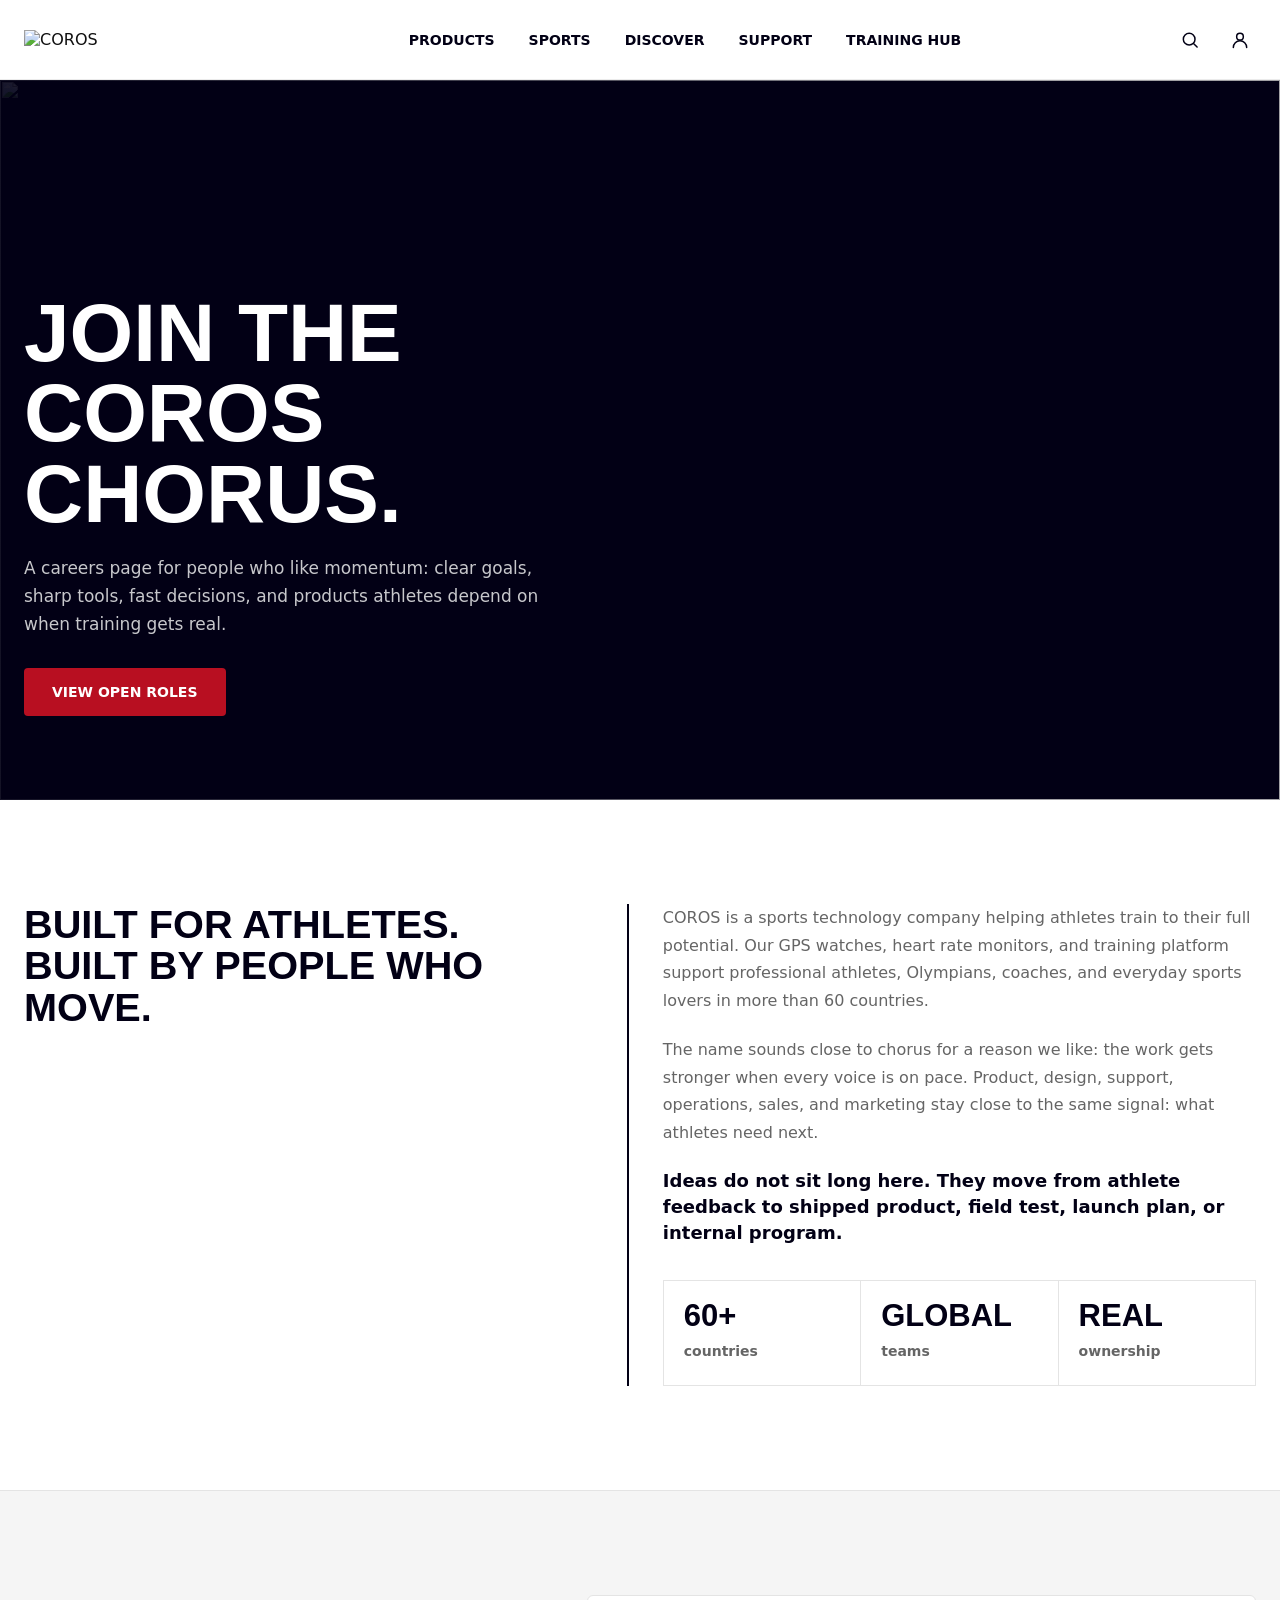
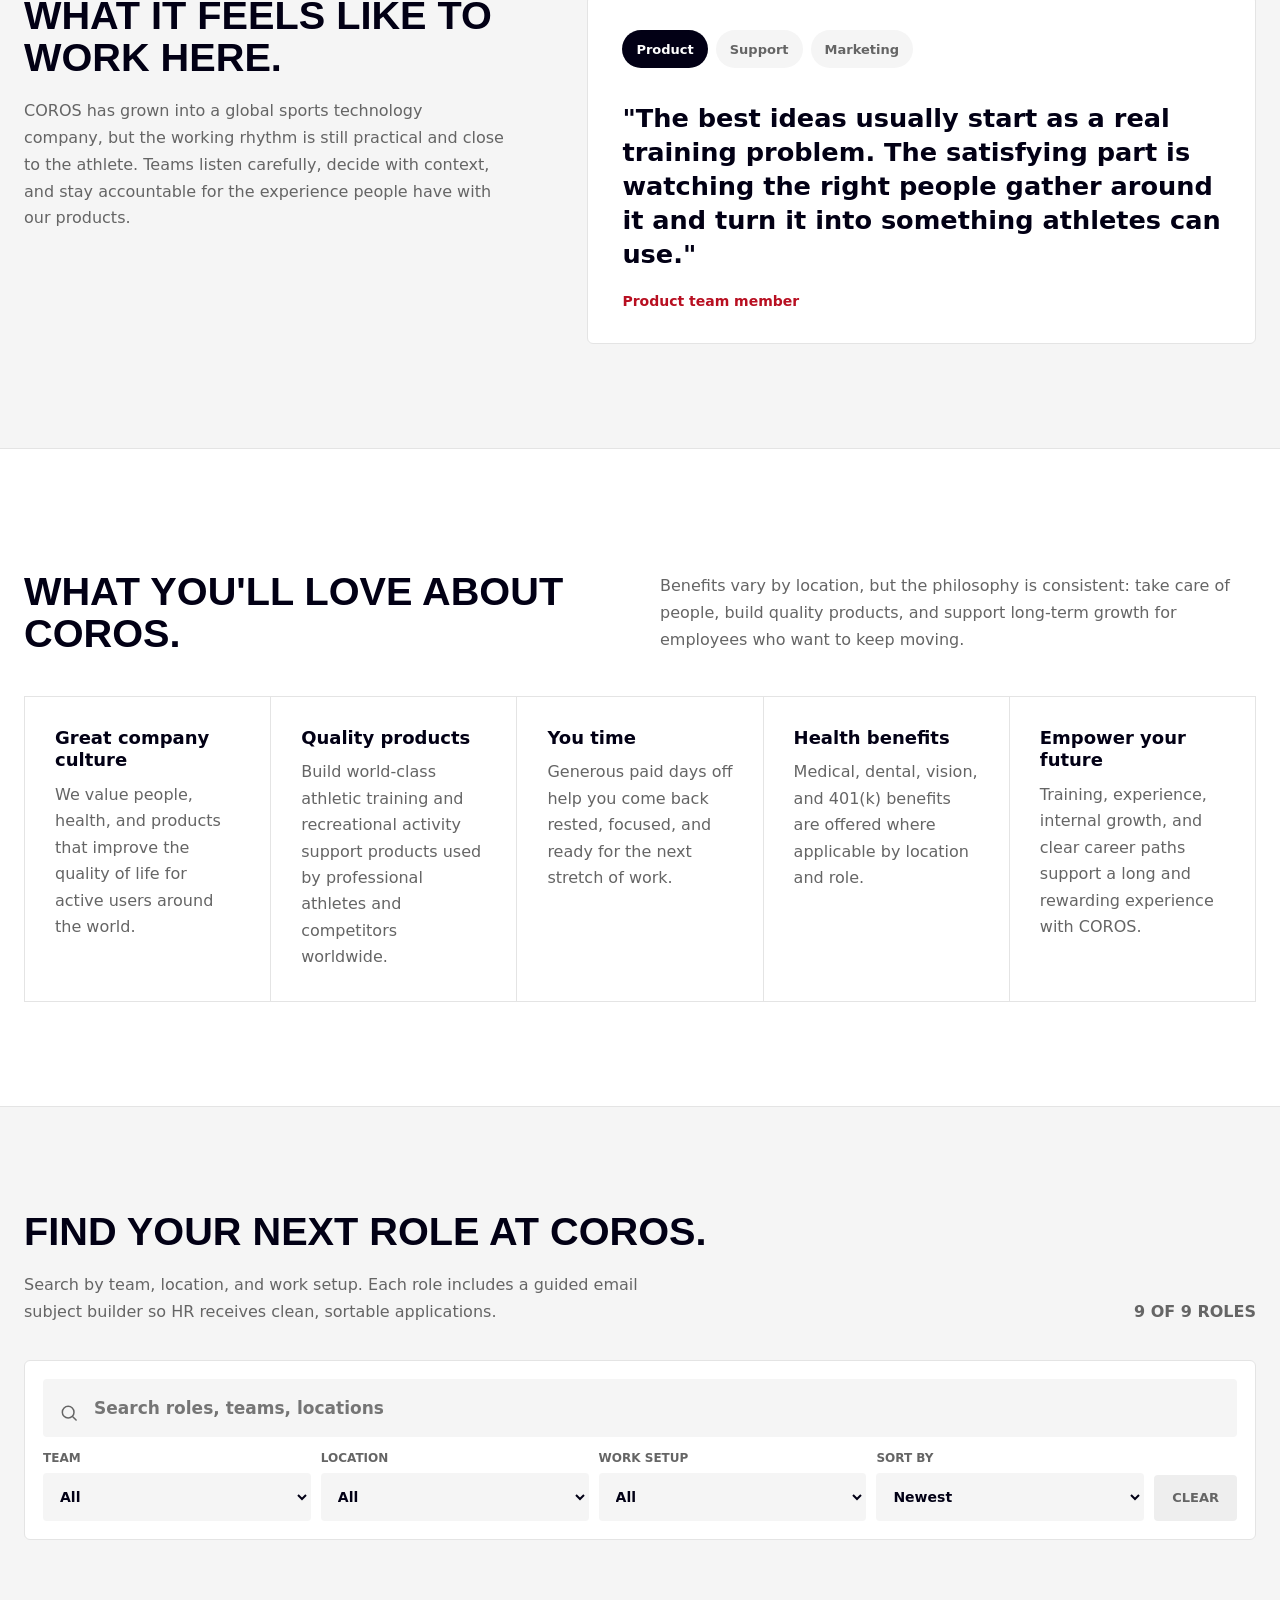
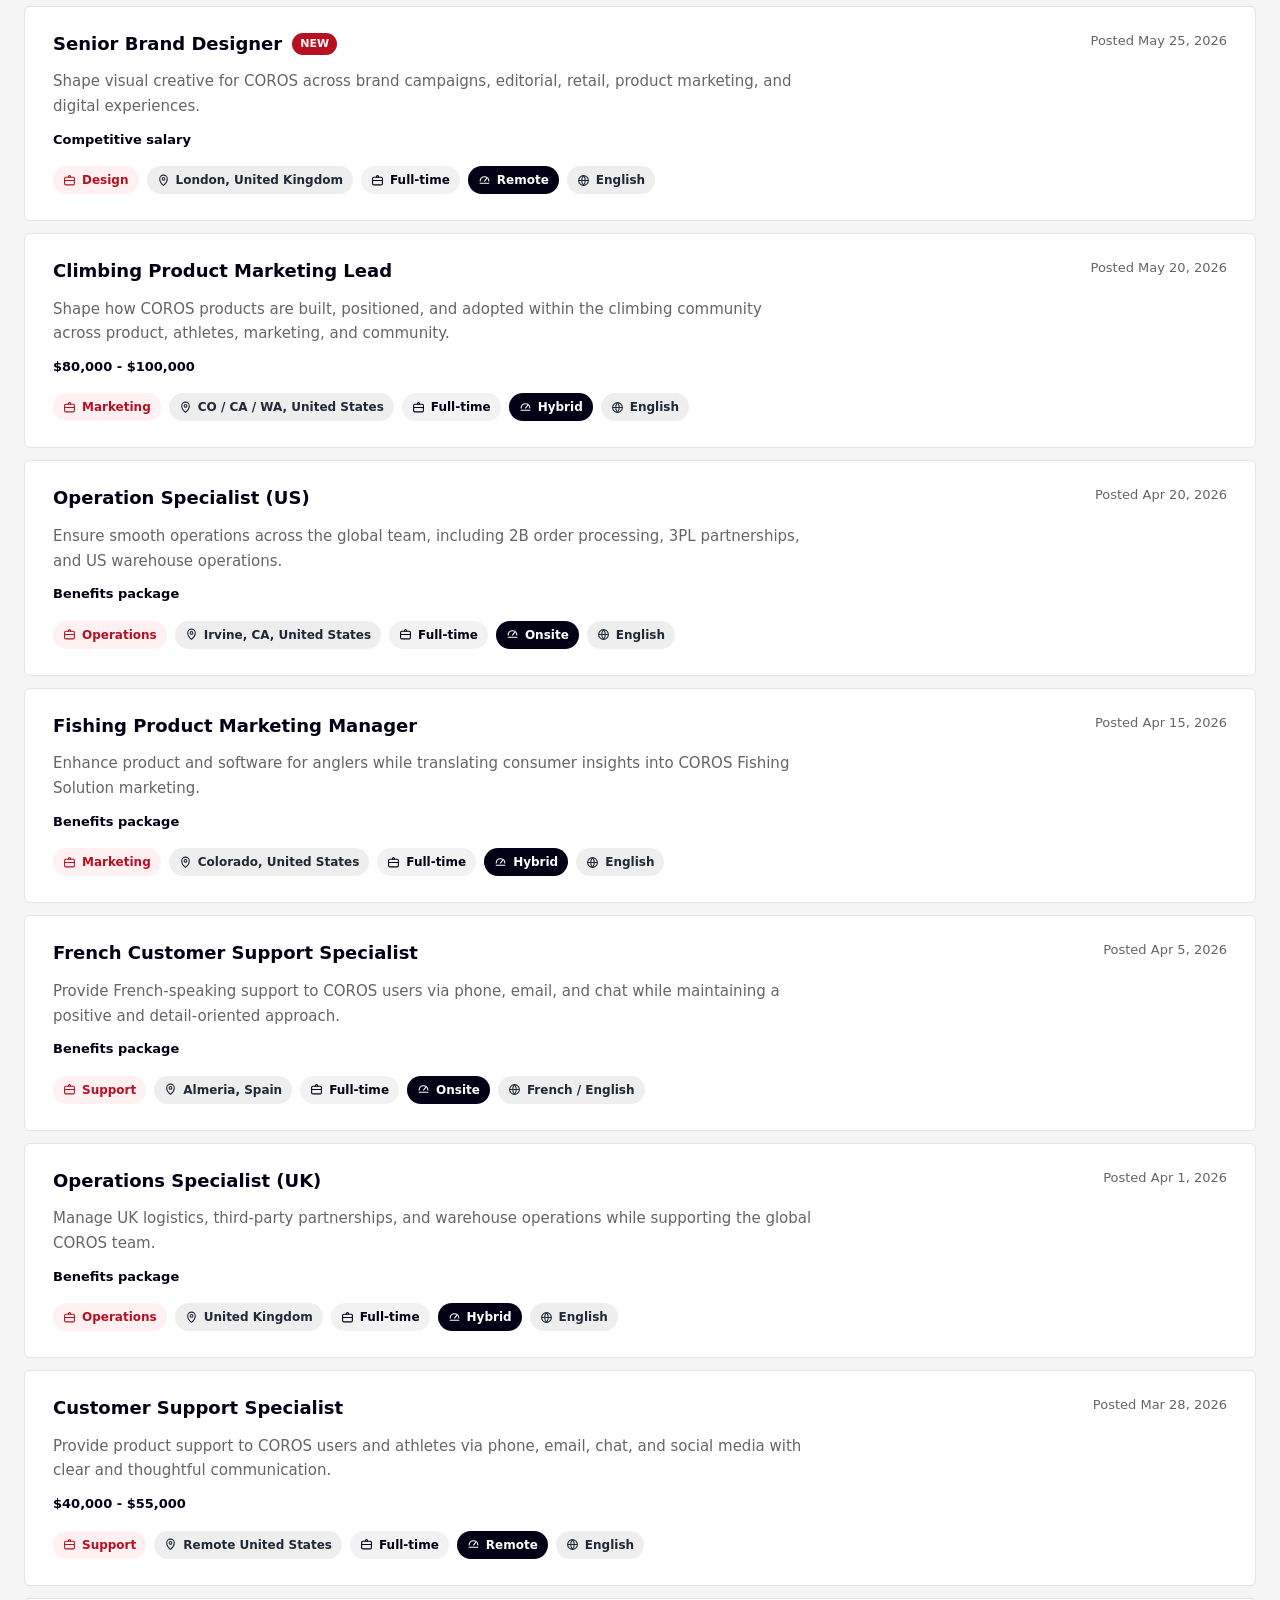
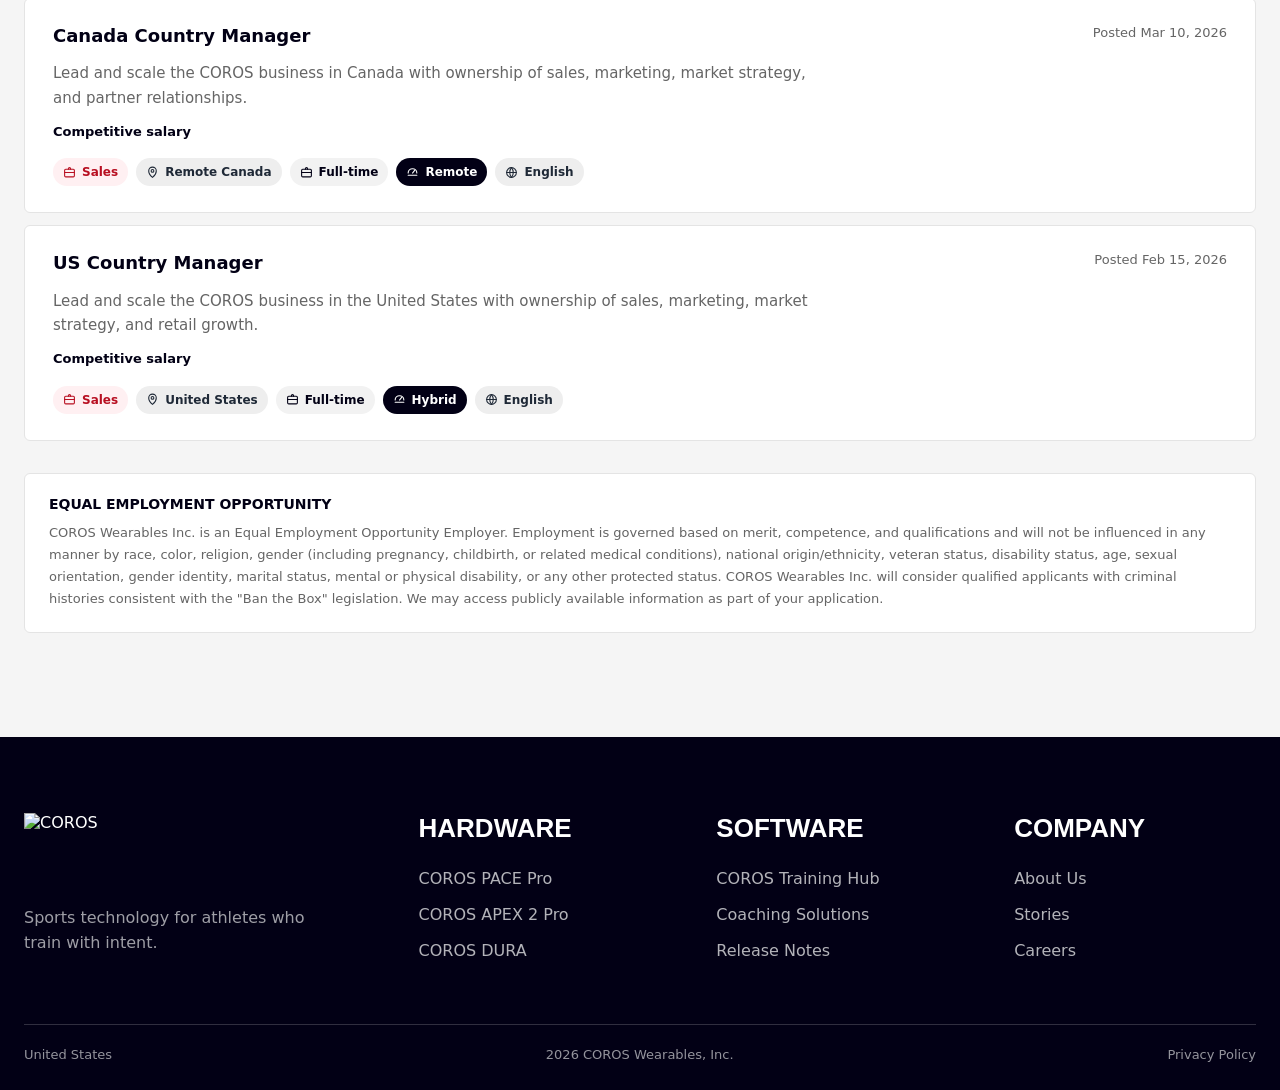
==== index.html @ da4af918 "Add files via upload" ====
<!doctype html>
<html lang="en">
  <head>
    <meta charset="UTF-8" />
    <meta name="viewport" content="width=device-width, initial-scale=1.0" />
    <title>COROS Careers</title>
    <meta
      name="description"
      content="Explore careers at COROS and find roles across product marketing, design, sales, operations, and support."
    />
    <link rel="stylesheet" href="styles.css" />
  </head>
  <body>
    <a class="skip-link" href="#main-content">Skip to main content</a>
    <header class="site-header">
      <a class="brand" href="#" aria-label="COROS home">
        <img src="assets/coros-logo.png" alt="COROS" />
      </a>
      <nav class="desktop-nav" aria-label="Primary">
        <a href="#">PRODUCTS</a>
        <a href="#">SPORTS</a>
        <a href="#">DISCOVER</a>
        <a href="#">SUPPORT</a>
        <a href="#">TRAINING HUB</a>
      </nav>
      <div class="header-actions" aria-label="Site actions">
        <button class="icon-button" type="button" aria-label="Search">
          <svg viewBox="0 0 24 24" aria-hidden="true">
            <circle cx="11" cy="11" r="7"></circle>
            <path d="m16.5 16.5 4 4"></path>
          </svg>
        </button>
        <button class="icon-button" type="button" aria-label="Account">
          <svg viewBox="0 0 24 24" aria-hidden="true">
            <circle cx="12" cy="8" r="4"></circle>
            <path d="M4 21a8 8 0 0 1 16 0"></path>
          </svg>
        </button>
        <button class="icon-button menu-toggle" type="button" aria-label="Open menu" aria-expanded="false">
          <svg viewBox="0 0 24 24" aria-hidden="true">
            <path d="M4 7h16"></path>
            <path d="M4 12h16"></path>
            <path d="M4 17h16"></path>
          </svg>
        </button>
      </div>
      <nav class="mobile-nav" aria-label="Mobile primary">
        <a href="#">PRODUCTS</a>
        <a href="#">SPORTS</a>
        <a href="#">DISCOVER</a>
        <a href="#">SUPPORT</a>
        <a href="#">TRAINING HUB</a>
      </nav>
    </header>

    <main id="main-content">
      <section class="hero" aria-labelledby="hero-title">
        <img src="assets/culture-1.jpg" alt="" />
        <div class="hero-shade"></div>
        <div class="hero-copy">
          <h1 id="hero-title">Join the COROS chorus.</h1>
          <p>
            A careers page for people who like momentum: clear goals, sharp tools, fast decisions, and
            products athletes depend on when training gets real.
          </p>
          <a class="primary-link" href="#open-roles">View open roles</a>
        </div>
      </section>

      <section class="about-section" aria-labelledby="about-title">
        <div class="section-inner about-grid">
          <div>
            <h2 id="about-title">Built for athletes. Built by people who move.</h2>
          </div>
          <div class="about-copy">
            <p>
              COROS is a sports technology company helping athletes train to their full potential. Our GPS
              watches, heart rate monitors, and training platform support professional athletes, Olympians,
              coaches, and everyday sports lovers in more than 60 countries.
            </p>
            <p>
              The name sounds close to chorus for a reason we like: the work gets stronger when every voice
              is on pace. Product, design, support, operations, sales, and marketing stay close to the same
              signal: what athletes need next.
            </p>
            <p class="callout">Ideas do not sit long here. They move from athlete feedback to shipped product, field test, launch plan, or internal program.</p>
            <div class="intro-stats" aria-label="COROS company highlights">
              <span><strong>60+</strong> countries</span>
              <span><strong>Global</strong> teams</span>
              <span><strong>Real</strong> ownership</span>
            </div>
          </div>
        </div>
      </section>

      <section class="voices-section" aria-labelledby="voices-title">
        <div class="section-inner voices-grid">
          <div class="voices-copy">
            <h2 id="voices-title">What it feels like to work here.</h2>
            <p>
              COROS has grown into a global sports technology company, but the working rhythm is still
              practical and close to the athlete. Teams listen carefully, decide with context, and stay
              accountable for the experience people have with our products.
            </p>
          </div>
          <div class="testimonial-panel" role="tabpanel" id="testimonial-panel" aria-labelledby="testimonial-tab-0" aria-live="polite">
            <div class="testimonial-tabs" role="tablist" aria-label="Employee stories">
              <button class="is-active" id="testimonial-tab-0" type="button" role="tab" aria-selected="true" aria-controls="testimonial-panel" data-testimonial="0">Product</button>
              <button id="testimonial-tab-1" type="button" role="tab" aria-selected="false" aria-controls="testimonial-panel" tabindex="-1" data-testimonial="1">Support</button>
              <button id="testimonial-tab-2" type="button" role="tab" aria-selected="false" aria-controls="testimonial-panel" tabindex="-1" data-testimonial="2">Marketing</button>
            </div>
            <blockquote id="testimonial-quote">
              "The best ideas usually start as a real training problem. The satisfying part is watching the
              right people gather around it and turn it into something athletes can use."
            </blockquote>
            <p id="testimonial-person">Product team member</p>
          </div>
        </div>
      </section>

      <section class="benefits-section" aria-labelledby="benefits-title">
        <div class="section-inner">
          <div class="section-heading">
            <h2 id="benefits-title">What you'll love about COROS.</h2>
            <p>
              Benefits vary by location, but the philosophy is consistent: take care of people, build
              quality products, and support long-term growth for employees who want to keep moving.
            </p>
          </div>
          <div class="benefit-grid">
            <article>
              <h3>Great company culture</h3>
              <p>We value people, health, and products that improve the quality of life for active users around the world.</p>
            </article>
            <article>
              <h3>Quality products</h3>
              <p>Build world-class athletic training and recreational activity support products used by professional athletes and competitors worldwide.</p>
            </article>
            <article>
              <h3>You time</h3>
              <p>Generous paid days off help you come back rested, focused, and ready for the next stretch of work.</p>
            </article>
            <article>
              <h3>Health benefits</h3>
              <p>Medical, dental, vision, and 401(k) benefits are offered where applicable by location and role.</p>
            </article>
            <article>
              <h3>Empower your future</h3>
              <p>Training, experience, internal growth, and clear career paths support a long and rewarding experience with COROS.</p>
            </article>
          </div>
        </div>
      </section>

      <section class="roles-section" id="open-roles" aria-labelledby="roles-title">
        <div class="section-inner">
          <div class="roles-heading">
            <div>
              <h2 id="roles-title">Find your next role at COROS.</h2>
              <p>
                Search by team, location, and work setup. Each role includes a guided email subject builder
                so HR receives clean, sortable applications.
              </p>
            </div>
            <p id="result-count" class="result-count" aria-live="polite"></p>
          </div>

          <div class="roles-tools" aria-label="Search and filter open roles">
            <label class="search-field">
              <span class="sr-only">Search roles</span>
              <svg viewBox="0 0 24 24" aria-hidden="true">
                <circle cx="11" cy="11" r="7"></circle>
                <path d="m16.5 16.5 4 4"></path>
              </svg>
              <input id="search-input" type="search" placeholder="Search roles, teams, locations" aria-label="Search roles, teams, and locations" />
            </label>

            <div class="filter-bar" aria-label="Filter open roles">
              <label>
                <span>Team</span>
                <select id="department-filter"></select>
              </label>
              <label>
                <span>Location</span>
                <select id="location-filter"></select>
              </label>
              <label>
                <span>Work setup</span>
                <select id="mode-filter"></select>
              </label>
              <label>
                <span>Sort by</span>
                <select id="sort-select">
                  <option value="newest">Newest</option>
                  <option value="title">Title</option>
                  <option value="team">Team</option>
                </select>
              </label>
              <button class="clear-button" id="clear-filters" type="button" aria-label="Clear all role filters">Clear</button>
            </div>
          </div>

          <div class="active-filters" id="active-filters" aria-live="polite"></div>
          <div class="jobs-list" id="jobs-list"></div>
          <aside class="eeo-note" aria-label="Equal employment opportunity statement">
            <h3>Equal employment opportunity</h3>
            <p>
              COROS Wearables Inc. is an Equal Employment Opportunity Employer. Employment is governed based
              on merit, competence, and qualifications and will not be influenced in any manner by race,
              color, religion, gender (including pregnancy, childbirth, or related medical conditions),
              national origin/ethnicity, veteran status, disability status, age, sexual orientation, gender
              identity, marital status, mental or physical disability, or any other protected status. COROS
              Wearables Inc. will consider qualified applicants with criminal histories consistent with the
              "Ban the Box" legislation. We may access publicly available information as part of your
              application.
            </p>
          </aside>
        </div>
      </section>
    </main>

    <footer class="site-footer">
      <div class="section-inner footer-grid">
        <div>
          <img class="footer-logo" src="assets/coros-logo-footer.png" alt="COROS" />
          <p>Sports technology for athletes who train with intent.</p>
        </div>
        <nav aria-label="Footer hardware">
          <h2>HARDWARE</h2>
          <a href="#">COROS PACE Pro</a>
          <a href="#">COROS APEX 2 Pro</a>
          <a href="#">COROS DURA</a>
        </nav>
        <nav aria-label="Footer software">
          <h2>SOFTWARE</h2>
          <a href="#">COROS Training Hub</a>
          <a href="#">Coaching Solutions</a>
          <a href="#">Release Notes</a>
        </nav>
        <nav aria-label="Footer company">
          <h2>COMPANY</h2>
          <a href="#">About Us</a>
          <a href="#">Stories</a>
          <a href="#open-roles">Careers</a>
        </nav>
      </div>
      <div class="footer-bottom section-inner">
        <span>United States</span>
        <span>2026 COROS Wearables, Inc.</span>
        <span>Privacy Policy</span>
      </div>
    </footer>

    <div class="job-drawer" id="job-drawer" aria-hidden="true">
      <div class="drawer-backdrop" data-close-drawer></div>
      <aside class="drawer-panel" role="dialog" aria-modal="true" aria-labelledby="drawer-title" tabindex="-1">
        <button class="drawer-close" type="button" aria-label="Close job details" data-close-drawer>
          <svg viewBox="0 0 24 24" aria-hidden="true">
            <path d="M6 6l12 12"></path>
            <path d="M18 6 6 18"></path>
          </svg>
        </button>
        <div id="drawer-content"></div>
      </aside>
    </div>

    <script src="script.js"></script>
  </body>
</html>
---- styles.css ----
:root {
  --ink: #020015;
  --text: #111111;
  --muted: #656565;
  --soft: #f5f5f5;
  --line: #e4e4e4;
  --red: #fa2438;
  --red-dark: #b80f21;
  --red-deep: #8f0b1a;
  --red-soft: #fff0f2;
  --focus: #111111;
  --radius: 6px;
  --max: 1280px;
  --body-font: "PF DIN Text Pro", "PF DIN Text", "PF Din", "PF DIN", "COROS", Inter, ui-sans-serif, system-ui, -apple-system, BlinkMacSystemFont, "Segoe UI", sans-serif;
  --display-font: "PF DIN Condensed", "PF DIN Display", "PF Din", "PF DIN", "COROS", "Arial Narrow", "DIN Alternate", Impact, sans-serif;
  --mono-font: "SFMono-Regular", Consolas, "Liberation Mono", Menlo, monospace;
  --section-title: clamp(34px, 3.1vw, 50px);
  --body-copy: 16px;
  --small-copy: 14px;
}

* {
  box-sizing: border-box;
}

html {
  scroll-behavior: smooth;
}

body {
  margin: 0;
  color: var(--text);
  background: #ffffff;
  font-family: var(--body-font);
  -webkit-font-smoothing: antialiased;
  overflow-x: hidden;
}

body.drawer-open {
  overflow: hidden;
}

img {
  display: block;
  max-width: 100%;
}

a {
  color: inherit;
  text-decoration: none;
}

button,
input,
select {
  font: inherit;
}

button {
  border: 0;
}

button,
a,
input,
select,
[tabindex] {
  outline-offset: 3px;
}

button:focus-visible,
a:focus-visible,
input:focus-visible,
select:focus-visible,
[tabindex]:focus-visible {
  outline: 3px solid var(--focus);
}

.skip-link {
  position: fixed;
  top: 12px;
  left: 12px;
  z-index: 100;
  padding: 10px 14px;
  color: #ffffff;
  background: var(--ink);
  border-radius: 4px;
  font-weight: 850;
  transform: translateY(-160%);
}

.skip-link:focus {
  transform: translateY(0);
}

.sr-only {
  position: absolute;
  width: 1px;
  height: 1px;
  padding: 0;
  margin: -1px;
  overflow: hidden;
  clip: rect(0, 0, 0, 0);
  white-space: nowrap;
  border: 0;
}

.section-inner {
  width: min(var(--max), calc(100% - 48px));
  margin: 0 auto;
}

.site-header {
  position: sticky;
  top: 0;
  z-index: 40;
  display: grid;
  grid-template-columns: auto 1fr auto;
  align-items: center;
  min-height: 80px;
  padding: 0 max(24px, calc((100vw - var(--max)) / 2));
  background: rgba(255, 255, 255, 0.96);
  border-bottom: 1px solid rgba(0, 0, 0, 0.08);
  backdrop-filter: blur(16px);
}

.brand {
  display: inline-flex;
  align-items: center;
  width: 172px;
  height: 44px;
  overflow: hidden;
}

.brand img {
  width: 172px;
  height: auto;
}

.desktop-nav {
  display: flex;
  align-items: center;
  gap: 34px;
  justify-content: center;
  font-size: 14px;
  font-weight: 700;
  color: var(--ink);
}

.desktop-nav a,
.mobile-nav a {
  line-height: 1;
}

.header-actions {
  display: flex;
  align-items: center;
  gap: 18px;
}

.icon-button {
  display: inline-grid;
  place-items: center;
  width: 32px;
  height: 32px;
  color: var(--ink);
  background: transparent;
}

.icon-button svg,
.drawer-close svg,
.search-field svg,
.meta svg,
.apply-meta svg {
  width: 20px;
  height: 20px;
  fill: none;
  stroke: currentColor;
  stroke-width: 1.8;
  stroke-linecap: round;
  stroke-linejoin: round;
}

.menu-toggle {
  display: none;
}

.mobile-nav {
  display: none;
}

.hero {
  position: relative;
  min-height: 720px;
  overflow: hidden;
  background: var(--ink);
}

.hero img {
  width: 100%;
  height: 720px;
  object-fit: cover;
  object-position: 50% 42%;
}

.hero-shade {
  position: absolute;
  inset: 0;
  background: linear-gradient(90deg, rgba(2, 0, 21, 0.9) 0%, rgba(2, 0, 21, 0.62) 42%, rgba(2, 0, 21, 0.16) 80%);
}

.hero-copy {
  position: absolute;
  left: max(24px, calc((100vw - var(--max)) / 2));
  bottom: 84px;
  width: min(580px, calc(100% - 48px));
  color: #ffffff;
}

.eyebrow {
  margin: 0 0 16px;
  color: var(--red-dark);
  font-size: 14px;
  font-weight: 800;
  text-transform: uppercase;
}

.hero h1,
.about-grid h2,
.culture-content h2,
.section-heading h2,
.process-grid h2,
.people-copy h2,
.roles-heading h2 {
  margin: 0;
  font-family: var(--display-font);
  font-weight: 800;
  line-height: 0.98;
  text-transform: uppercase;
  overflow-wrap: break-word;
}

.hero h1 {
  max-width: 620px;
  font-size: clamp(50px, 6.4vw, 86px);
}

.hero p:not(.eyebrow) {
  max-width: 520px;
  margin: 20px 0 0;
  color: rgba(255, 255, 255, 0.78);
  font-size: 17px;
  line-height: 1.65;
}

.primary-link {
  display: inline-flex;
  align-items: center;
  justify-content: center;
  min-height: 48px;
  margin-top: 30px;
  padding: 0 28px;
  color: #ffffff;
  background: var(--red-dark);
  border-radius: 4px;
  font-size: 14px;
  font-weight: 800;
  text-transform: uppercase;
}

.primary-link:hover {
  background: var(--red-deep);
}

.about-section,
.benefits-section,
.people-section,
.voices-section {
  background: #ffffff;
}

.about-grid {
  display: grid;
  grid-template-columns: minmax(300px, 0.9fr) minmax(0, 1.1fr);
  gap: 88px;
  padding: 104px 0;
}

.about-grid > *,
.culture-layout > *,
.process-grid > *,
.people-grid > *,
.roles-heading > * {
  min-width: 0;
}

.about-grid h2,
.culture-content h2,
.section-heading h2,
.process-grid h2,
.people-copy h2,
.roles-heading h2 {
  color: var(--ink);
  font-size: var(--section-title);
  line-height: 1.04;
}

.about-copy {
  padding-left: 34px;
  border-left: 2px solid var(--ink);
}

.about-copy p {
  margin: 0;
  color: var(--muted);
  font-size: var(--body-copy);
  line-height: 1.72;
}

.about-copy p + p {
  margin-top: 22px;
}

.about-copy .callout {
  color: var(--ink);
  font-size: 18px;
  font-weight: 800;
  line-height: 1.45;
}

.intro-stats {
  display: grid;
  grid-template-columns: repeat(3, minmax(0, 1fr));
  gap: 1px;
  margin-top: 34px;
  background: var(--line);
  border: 1px solid var(--line);
}

.intro-stats span {
  display: grid;
  gap: 6px;
  min-height: 104px;
  padding: 20px;
  color: var(--muted);
  background: #ffffff;
  font-size: var(--small-copy);
  font-weight: 750;
}

.intro-stats strong {
  color: var(--ink);
  font-family: var(--display-font);
  font-size: 31px;
  line-height: 0.95;
  text-transform: uppercase;
}

.culture-band {
  background: var(--soft);
  border-top: 1px solid var(--line);
  border-bottom: 1px solid var(--line);
}

.culture-layout {
  display: grid;
  grid-template-columns: minmax(360px, 0.95fr) minmax(0, 1.05fr);
  gap: 80px;
  align-items: start;
  padding: 94px 0;
}

.culture-image {
  overflow: hidden;
  border-radius: var(--radius);
  background: #d8d8d8;
}

.culture-image img {
  width: 100%;
  height: 100%;
  object-fit: cover;
}

.culture-image.tall {
  aspect-ratio: 16 / 11;
}

.culture-image.wide {
  aspect-ratio: 16 / 10;
}

.value-list {
  display: grid;
  gap: 1px;
  margin-top: 36px;
  background: var(--line);
  border: 1px solid var(--line);
}

.value-list article {
  display: grid;
  grid-template-columns: 56px 1fr;
  gap: 22px;
  padding: 28px;
  background: #ffffff;
}

.value-list span {
  color: var(--red-dark);
  font-weight: 900;
}

.value-list h3,
.benefit-grid h3,
.process-list h3,
.job-card h3,
.drawer-panel h3 {
  margin: 0;
  color: var(--ink);
  font-size: 18px;
  line-height: 1.25;
}

.value-list p,
.benefit-grid p,
.process-list p,
.people-copy blockquote,
.job-card p,
.drawer-panel p {
  margin: 10px 0 0;
  color: var(--muted);
  line-height: 1.65;
}

.value-list p {
  grid-column: 2;
}

.voices-section {
  background: var(--soft);
  border-top: 1px solid var(--line);
  border-bottom: 1px solid var(--line);
}

.voices-grid {
  display: grid;
  grid-template-columns: minmax(300px, 0.72fr) minmax(0, 1fr);
  gap: 82px;
  align-items: start;
  padding: 104px 0;
}

.voices-copy h2,
.testimonial-panel blockquote {
  margin: 0;
  color: var(--ink);
}

.voices-copy h2 {
  font-family: var(--display-font);
  font-size: var(--section-title);
  line-height: 1.04;
  text-transform: uppercase;
}

.voices-copy p,
.section-heading p,
.roles-heading p {
  max-width: 640px;
  margin: 20px 0 0;
  color: var(--muted);
  font-size: var(--body-copy);
  line-height: 1.68;
}

.testimonial-panel {
  padding: 34px;
  background: #ffffff;
  border: 1px solid var(--line);
  border-radius: var(--radius);
}

.testimonial-tabs {
  display: flex;
  flex-wrap: wrap;
  gap: 8px;
  margin-bottom: 34px;
}

.testimonial-tabs button {
  min-height: 38px;
  padding: 0 14px;
  color: var(--muted);
  background: var(--soft);
  border-radius: 999px;
  font-size: 13px;
  font-weight: 850;
}

.testimonial-tabs button.is-active {
  color: #ffffff;
  background: var(--ink);
}

.testimonial-panel blockquote {
  max-width: 720px;
  font-size: clamp(20px, 2vw, 28px);
  font-weight: 750;
  line-height: 1.32;
}

.testimonial-panel p {
  margin: 22px 0 0;
  color: var(--red-dark);
  font-size: var(--small-copy);
  font-weight: 850;
}

.benefits-section,
.process-section,
.people-section,
.roles-section {
  padding: 104px 0;
}

.section-heading {
  display: grid;
  grid-template-columns: minmax(300px, 560px) minmax(0, 1fr);
  gap: 76px;
  align-items: end;
  margin-bottom: 42px;
}

.benefit-grid {
  display: grid;
  grid-template-columns: repeat(5, minmax(0, 1fr));
  border-top: 1px solid var(--line);
  border-left: 1px solid var(--line);
}

.benefit-grid article {
  min-height: 220px;
  padding: 30px;
  border-right: 1px solid var(--line);
  border-bottom: 1px solid var(--line);
}

.process-section {
  color: #ffffff;
  background: var(--ink);
}

.process-section .eyebrow {
  color: var(--red-dark);
}

.process-grid {
  display: grid;
  grid-template-columns: minmax(280px, 450px) minmax(0, 1fr);
  gap: 88px;
}

.process-grid h2 {
  color: #ffffff;
}

.process-list {
  display: grid;
  gap: 1px;
  margin: 0;
  padding: 0;
  list-style: none;
  background: rgba(255, 255, 255, 0.16);
  border: 1px solid rgba(255, 255, 255, 0.16);
}

.process-list li {
  display: grid;
  grid-template-columns: 46px 1fr;
  gap: 22px;
  padding: 30px;
  background: #090717;
}

.process-list span {
  display: grid;
  place-items: center;
  width: 34px;
  height: 34px;
  color: #ffffff;
  background: var(--red-dark);
  border-radius: 50%;
  font-size: 13px;
  font-weight: 900;
}

.process-list h3 {
  color: #ffffff;
}

.process-list p {
  color: rgba(255, 255, 255, 0.68);
}

.people-grid {
  display: grid;
  grid-template-columns: minmax(280px, 0.72fr) minmax(0, 1fr);
  gap: 72px;
  align-items: center;
}

.people-copy blockquote {
  margin-top: 36px;
  padding-left: 26px;
  color: var(--ink);
  border-left: 3px solid var(--red);
  font-size: 22px;
}

.roles-section {
  background: var(--soft);
  border-top: 1px solid var(--line);
}

.eeo-note {
  margin-top: 32px;
  padding: 22px 24px;
  background: #ffffff;
  border: 1px solid var(--line);
  border-radius: var(--radius);
}

.eeo-note h3 {
  margin: 0;
  color: var(--ink);
  font-size: 14px;
  font-weight: 900;
  text-transform: uppercase;
}

.eeo-note p {
  margin: 10px 0 0;
  color: var(--muted);
  font-size: 13px;
  line-height: 1.7;
}

.roles-heading {
  display: flex;
  align-items: end;
  justify-content: space-between;
  gap: 40px;
  margin-bottom: 34px;
}

.result-count {
  margin: 0 0 8px;
  color: var(--muted);
  font-size: 14px;
  font-weight: 700;
  text-transform: uppercase;
}

.roles-tools {
  display: grid;
  gap: 14px;
  padding: 18px;
  background: #ffffff;
  border: 1px solid var(--line);
  border-radius: var(--radius);
}

.filter-bar {
  display: grid;
  grid-template-columns: repeat(4, minmax(140px, 1fr)) auto;
  gap: 10px;
  align-items: end;
}

.filter-bar label,
.search-field {
  display: grid;
  gap: 8px;
  color: var(--muted);
  font-size: 12px;
  font-weight: 800;
  text-transform: uppercase;
}

.filter-bar select,
.search-field input {
  width: 100%;
  height: 48px;
  color: var(--ink);
  background: var(--soft);
  border: 1px solid transparent;
  border-radius: 4px;
  font-size: 14px;
}

.filter-bar select {
  padding: 0 12px;
}

.search-field {
  position: relative;
}

.search-field svg {
  position: absolute;
  left: 16px;
  bottom: 14px;
  width: 20px;
  height: 20px;
  color: var(--muted);
}

.search-field input {
  height: 58px;
  padding: 0 18px 0 50px;
  font-size: 17px;
}

.filter-bar select:focus,
.search-field input:focus {
  border-color: var(--ink);
  background: #ffffff;
}

.clear-button {
  height: 46px;
  padding: 0 18px;
  color: #ffffff;
  background: var(--ink);
  border-radius: 4px;
  font-size: 13px;
  font-weight: 800;
  text-transform: uppercase;
}

.clear-button:disabled {
  color: var(--muted);
  background: #eeeeee;
  cursor: default;
}

.active-filters {
  display: flex;
  flex-wrap: wrap;
  gap: 8px;
  min-height: 28px;
  margin: 18px 0 20px;
}

.active-filters span {
  display: inline-flex;
  align-items: center;
  min-height: 28px;
  padding: 0 10px;
  color: var(--ink);
  background: var(--red-soft);
  border: 1px solid rgba(250, 36, 56, 0.28);
  border-radius: 999px;
  font-size: 12px;
  font-weight: 750;
}

.jobs-list {
  display: grid;
  gap: 12px;
}

.job-card {
  display: grid;
  grid-template-columns: minmax(0, 1fr) auto;
  gap: 28px;
  padding: 26px 28px;
  text-align: left;
  background: #ffffff;
  border: 1px solid var(--line);
  border-radius: var(--radius);
  transition: border-color 160ms ease, transform 160ms ease;
}

.job-card:hover,
.job-card:focus-visible {
  border-color: var(--ink);
  transform: translateY(-1px);
  outline: 3px solid var(--focus);
}

.job-title-row {
  display: flex;
  flex-wrap: wrap;
  align-items: center;
  gap: 10px;
}

.new-chip {
  display: inline-flex;
  align-items: center;
  min-height: 22px;
  padding: 0 8px;
  color: #ffffff;
  background: var(--red-dark);
  border-radius: 999px;
  font-size: 11px;
  font-weight: 900;
}

.tag-row,
.drawer-tags {
  display: flex;
  flex-wrap: wrap;
  gap: 8px;
  margin-top: 16px;
}

.tag {
  display: inline-flex;
  align-items: center;
  gap: 6px;
  min-height: 28px;
  padding: 0 10px;
  border-radius: 999px;
  font-size: 12px;
  font-weight: 800;
}

.tag svg {
  width: 13px;
  height: 13px;
  fill: none;
  stroke: currentColor;
  stroke-width: 2;
  stroke-linecap: round;
  stroke-linejoin: round;
}

.tag.team-marketing {
  color: var(--red-dark);
  background: var(--red-soft);
}

.tag.team-design {
  color: var(--red-dark);
  background: var(--red-soft);
}

.tag.team-sales {
  color: var(--red-dark);
  background: var(--red-soft);
}

.tag.team-operations {
  color: var(--red-dark);
  background: var(--red-soft);
}

.tag.team-support {
  color: var(--red-dark);
  background: var(--red-soft);
}

.tag.meta-location {
  color: #1f2937;
  background: #eeeeee;
}

.tag.meta-type {
  color: var(--ink);
  background: #f2f2f2;
}

.tag.meta-mode {
  color: #ffffff;
  background: var(--ink);
}

.job-card p {
  max-width: 760px;
  margin-top: 14px;
  font-size: 15px;
}

.job-card .job-salary {
  margin-top: 10px;
  color: var(--ink);
  font-size: 13px;
  font-weight: 800;
}

.job-date {
  color: var(--muted);
  font-size: 13px;
  white-space: nowrap;
}

.empty-state {
  padding: 42px;
  text-align: center;
  background: #ffffff;
  border: 1px dashed #cfcfcf;
  border-radius: var(--radius);
}

.empty-state h3 {
  margin: 0;
}

.empty-state p {
  margin: 8px 0 0;
  color: var(--muted);
}

.site-footer {
  color: #ffffff;
  background: var(--ink);
}

.footer-grid {
  display: grid;
  grid-template-columns: minmax(260px, 1.4fr) repeat(3, minmax(160px, 1fr));
  gap: 56px;
  padding: 76px 0 64px;
}

.footer-logo {
  width: 210px;
  height: 70px;
  object-fit: cover;
  object-position: 0 50%;
  background: transparent;
}

.footer-grid p {
  max-width: 320px;
  margin: 22px 0 0;
  color: rgba(255, 255, 255, 0.62);
  line-height: 1.6;
}

.footer-grid nav {
  display: grid;
  align-content: start;
  gap: 17px;
}

.footer-grid h2 {
  margin: 0 0 8px;
  color: #ffffff;
  font-family: var(--display-font);
  font-size: 26px;
}

.footer-grid a {
  color: rgba(255, 255, 255, 0.7);
}

.footer-bottom {
  display: flex;
  justify-content: space-between;
  gap: 18px;
  padding: 22px 0 28px;
  color: rgba(255, 255, 255, 0.58);
  border-top: 1px solid rgba(255, 255, 255, 0.18);
  font-size: 13px;
}

.job-drawer {
  position: fixed;
  inset: 0;
  z-index: 80;
  pointer-events: none;
}

.job-drawer[aria-hidden="false"] {
  pointer-events: auto;
}

.drawer-backdrop {
  position: absolute;
  inset: 0;
  background: rgba(2, 0, 21, 0);
  transition: background 180ms ease;
}

.job-drawer[aria-hidden="false"] .drawer-backdrop {
  background: rgba(2, 0, 21, 0.58);
}

.drawer-panel {
  position: absolute;
  top: 0;
  right: 0;
  width: min(720px, 100%);
  height: 100%;
  padding: 36px;
  overflow-y: auto;
  background: #ffffff;
  transform: translateX(100%);
  transition: transform 220ms ease;
}

.drawer-panel:focus-visible {
  outline: 3px solid var(--focus);
}

.job-drawer[aria-hidden="false"] .drawer-panel {
  transform: translateX(0);
}

.drawer-close {
  position: sticky;
  top: 0;
  z-index: 2;
  display: grid;
  place-items: center;
  width: 40px;
  height: 40px;
  margin-left: auto;
  color: var(--ink);
  background: var(--soft);
  border-radius: 50%;
}

.drawer-kicker {
  margin: 28px 0 14px;
  color: var(--red-dark);
  font-size: 12px;
  font-weight: 900;
  text-transform: uppercase;
}

.drawer-title-row {
  display: grid;
  grid-template-columns: minmax(0, 1fr) auto;
  gap: 24px;
  align-items: start;
}

.share-button {
  min-height: 40px;
  padding: 0 16px;
  color: var(--ink);
  background: var(--soft);
  border-radius: 4px;
  font-size: 12px;
  font-weight: 850;
  text-transform: uppercase;
}

.share-button:hover {
  background: #e8e8e8;
}

.drawer-panel h2 {
  margin: 0;
  color: var(--ink);
  font-family: var(--display-font);
  font-size: clamp(36px, 5vw, 58px);
  line-height: 0.98;
  text-transform: uppercase;
}

.drawer-intro {
  margin-top: 18px;
  color: var(--muted);
  font-size: 16px;
  line-height: 1.7;
}

.detail-meta {
  display: grid;
  gap: 9px;
  margin-top: 22px;
  padding: 18px 0 0;
  color: var(--muted);
  border-top: 1px solid var(--line);
  font-size: 14px;
  line-height: 1.45;
}

.drawer-section {
  margin-top: 34px;
  padding-top: 28px;
  border-top: 1px solid var(--line);
}

.drawer-section ul {
  display: grid;
  gap: 10px;
  margin: 16px 0 0;
  padding-left: 20px;
  color: var(--muted);
  line-height: 1.65;
}

.apply-box {
  margin-top: 34px;
  padding: 26px;
  background: var(--ink);
  border-radius: var(--radius);
}

.apply-box-head {
  display: grid;
  grid-template-columns: minmax(0, 1fr) auto;
  gap: 22px;
  align-items: start;
}

.apply-box h3,
.apply-box p,
.apply-box-head > span {
  color: #ffffff;
}

.apply-box p {
  color: rgba(255, 255, 255, 0.72);
}

.apply-box-head > span {
  padding: 8px 10px;
  background: rgba(255, 255, 255, 0.12);
  border-radius: 4px;
  font-family: var(--mono-font);
  font-size: 12px;
}

.apply-alert {
  margin-top: 18px;
  padding: 12px 14px;
  border-radius: 4px;
  font-size: 13px;
  font-weight: 800;
}

.apply-alert.portfolio {
  color: #0b3b72;
  background: #dcecff;
}

.apply-alert.cover-letter {
  color: #0f5132;
  background: #dff5e7;
}

.location-picker,
.apply-field,
.subject-block {
  display: grid;
  gap: 8px;
  margin-top: 18px;
}

.location-picker > span,
.apply-field > span,
.subject-block > span {
  color: rgba(255, 255, 255, 0.62);
  font-size: 12px;
  font-weight: 850;
  text-transform: uppercase;
}

.location-options {
  display: grid;
  grid-template-columns: repeat(3, minmax(0, 1fr));
  gap: 10px;
}

.location-card {
  position: relative;
  min-width: 0;
}

.location-card input {
  position: absolute;
  opacity: 0;
  pointer-events: none;
}

.location-card span {
  display: flex;
  align-items: center;
  min-height: 46px;
  padding: 10px 12px;
  color: rgba(255, 255, 255, 0.74);
  background: rgba(255, 255, 255, 0.1);
  border: 1px solid rgba(255, 255, 255, 0.14);
  border-radius: 4px;
  font-size: 13px;
  font-weight: 800;
}

.location-card input:checked + span {
  color: #ffffff;
  background: var(--red-dark);
  border-color: var(--red-dark);
}

.apply-fields {
  display: grid;
  grid-template-columns: repeat(2, minmax(0, 1fr));
  gap: 12px;
  margin-top: 18px;
}

.apply-field {
  margin-top: 0;
}

.location-select {
  margin-top: 18px;
}

.apply-field input,
.apply-field select {
  width: 100%;
  min-height: 46px;
  padding: 0 12px;
  color: var(--ink);
  background: #ffffff;
  border: 1px solid transparent;
  border-radius: 4px;
}

.apply-field input:focus,
.apply-field select:focus {
  border-color: var(--red-dark);
}

.subject-preview {
  min-height: 52px;
  padding: 14px;
  color: #ffffff;
  background: rgba(255, 255, 255, 0.1);
  border: 1px solid rgba(255, 255, 255, 0.16);
  border-radius: 4px;
  font-family: var(--mono-font);
  font-size: 13px;
  line-height: 1.5;
  overflow-wrap: anywhere;
}

.subject-preview:focus {
  outline: 3px solid var(--focus);
  outline-offset: 2px;
}

.apply-feedback {
  min-height: 20px;
  margin: 10px 0 0;
  color: rgba(255, 255, 255, 0.72);
  font-size: 12px;
}

.apply-actions {
  display: flex;
  flex-wrap: wrap;
  gap: 10px;
  margin-top: 20px;
}

.apply-actions button {
  display: inline-flex;
  align-items: center;
  justify-content: center;
  min-height: 42px;
  padding: 0 16px;
  border-radius: 4px;
  font-size: 13px;
  font-weight: 850;
  text-transform: uppercase;
}

.apply-actions .primary-action {
  color: #ffffff;
  background: var(--red-dark);
}

.apply-actions .secondary-action {
  color: #ffffff;
  background: rgba(255, 255, 255, 0.14);
}

.apply-actions button:disabled {
  opacity: 0.68;
  cursor: default;
}

@media (max-width: 1080px) {
  .desktop-nav {
    gap: 18px;
    font-size: 12px;
  }

  .benefit-grid {
    grid-template-columns: repeat(2, minmax(0, 1fr));
  }

  .filter-bar {
    grid-template-columns: minmax(260px, 1fr) repeat(2, minmax(150px, 1fr));
  }
}

@media (max-width: 860px) {
  .site-header {
    min-height: 68px;
    grid-template-columns: 1fr auto;
    padding: 0 20px;
  }

  .header-actions {
    grid-column: 2;
    justify-self: end;
    display: flex;
  }

  .brand {
    width: 142px;
  }

  .brand img {
    width: 142px;
  }

  .desktop-nav,
  .header-actions .icon-button:not(.menu-toggle) {
    display: none;
  }

  .menu-toggle {
    position: fixed;
    top: 18px;
    right: 20px;
    z-index: 3;
    display: inline-grid !important;
  }

  .mobile-nav {
    grid-column: 1 / -1;
    display: none;
    padding: 8px 0 20px;
    gap: 16px;
  }

  .site-header.menu-open .mobile-nav {
    display: grid;
  }

  .hero,
  .hero img {
    min-height: 600px;
    height: 600px;
  }

  .hero img {
    object-position: 48% 46%;
  }

  .hero-shade {
    background: linear-gradient(0deg, rgba(2, 0, 21, 0.88), rgba(2, 0, 21, 0.14));
  }

  .hero-copy {
    left: 24px;
    bottom: 42px;
  }

  .about-grid,
  .culture-layout,
  .voices-grid,
  .process-grid,
  .people-grid {
    grid-template-columns: 1fr;
    gap: 42px;
  }

  .about-grid,
  .culture-layout,
  .voices-grid,
  .benefits-section,
  .process-section,
  .people-section,
  .roles-section {
    padding: 66px 0;
  }

  .about-copy {
    padding-left: 22px;
  }

  .section-heading {
    grid-template-columns: 1fr;
    gap: 18px;
  }

  .intro-stats {
    grid-template-columns: 1fr;
  }

  .roles-heading {
    display: grid;
    gap: 14px;
  }

  .filter-bar {
    grid-template-columns: 1fr;
  }

  .job-card {
    grid-template-columns: 1fr;
    gap: 12px;
  }

  .job-date {
    white-space: normal;
  }

  .footer-grid {
    grid-template-columns: 1fr 1fr;
  }

  .footer-bottom {
    flex-wrap: wrap;
  }

  .drawer-title-row,
  .apply-box-head,
  .apply-fields {
    grid-template-columns: 1fr;
  }

  .share-button,
  .apply-box-head > span {
    justify-self: start;
  }

  .location-options {
    grid-template-columns: 1fr;
  }
}

@media (max-width: 560px) {
  .section-inner {
    width: min(100% - 64px, var(--max));
  }

  .hero-copy {
    width: min(310px, calc(100% - 48px));
  }

  .hero h1 {
    max-width: 300px;
    font-size: 38px;
  }

  .hero,
  .hero img {
    min-height: 540px;
    height: 540px;
  }

  .about-grid h2,
  .culture-content h2,
  .voices-copy h2,
  .section-heading h2,
  .process-grid h2,
  .people-copy h2,
  .roles-heading h2 {
    max-width: 286px;
    font-size: 27px;
    overflow-wrap: normal;
    word-break: normal;
    white-space: normal;
  }

  .hero p:not(.eyebrow) {
    max-width: 300px;
  }

  .about-copy {
    padding-left: 18px;
    padding-right: 8px;
  }

  .hero p:not(.eyebrow) {
    font-size: 15px;
  }

  .about-copy p {
    max-width: 278px;
    font-size: 16px;
  }

  .testimonial-panel {
    padding: 24px;
  }

  .testimonial-panel blockquote {
    font-size: 19px;
  }

  .benefit-grid {
    grid-template-columns: 1fr;
  }

  .value-list article,
  .process-list li {
    grid-template-columns: 1fr;
  }

  .value-list p {
    grid-column: auto;
  }

  .job-card {
    padding: 22px 18px;
  }

  .drawer-panel {
    padding: 20px;
  }

  .footer-grid {
    grid-template-columns: 1fr;
    gap: 36px;
  }
}
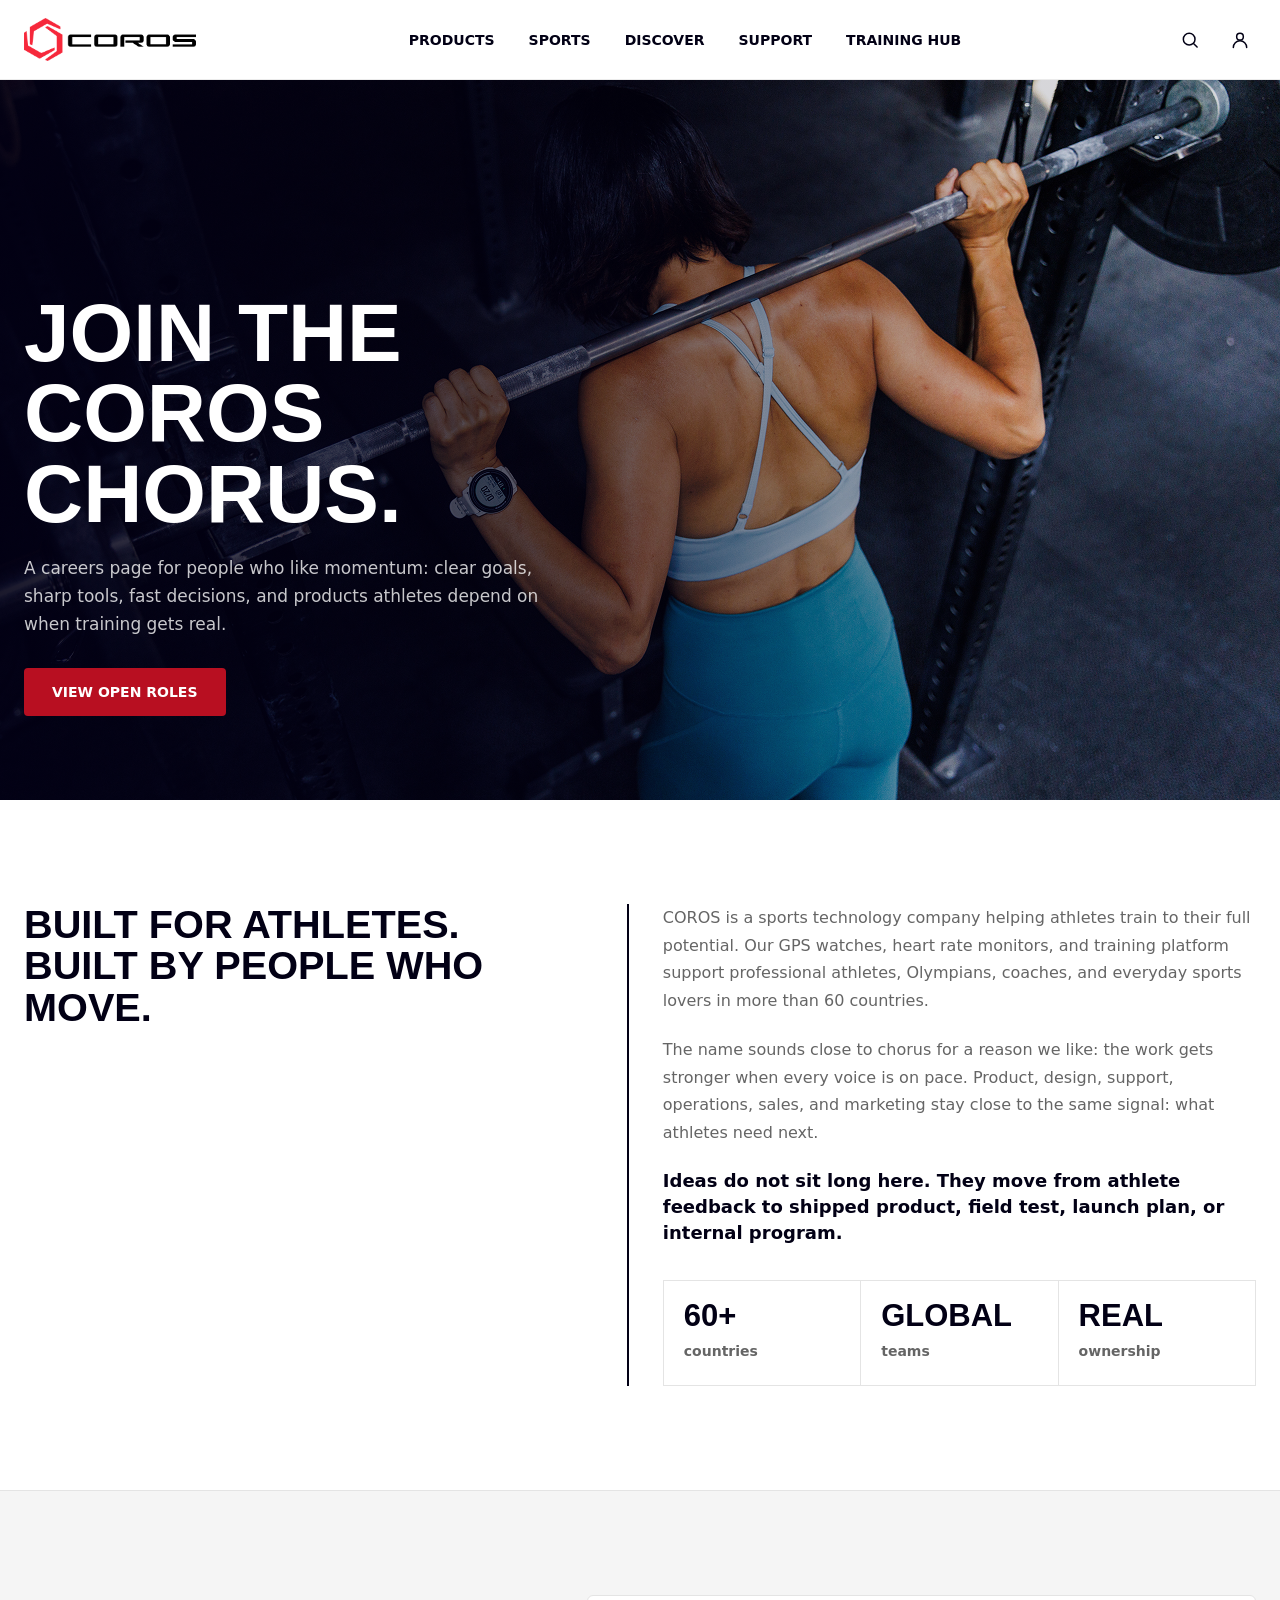
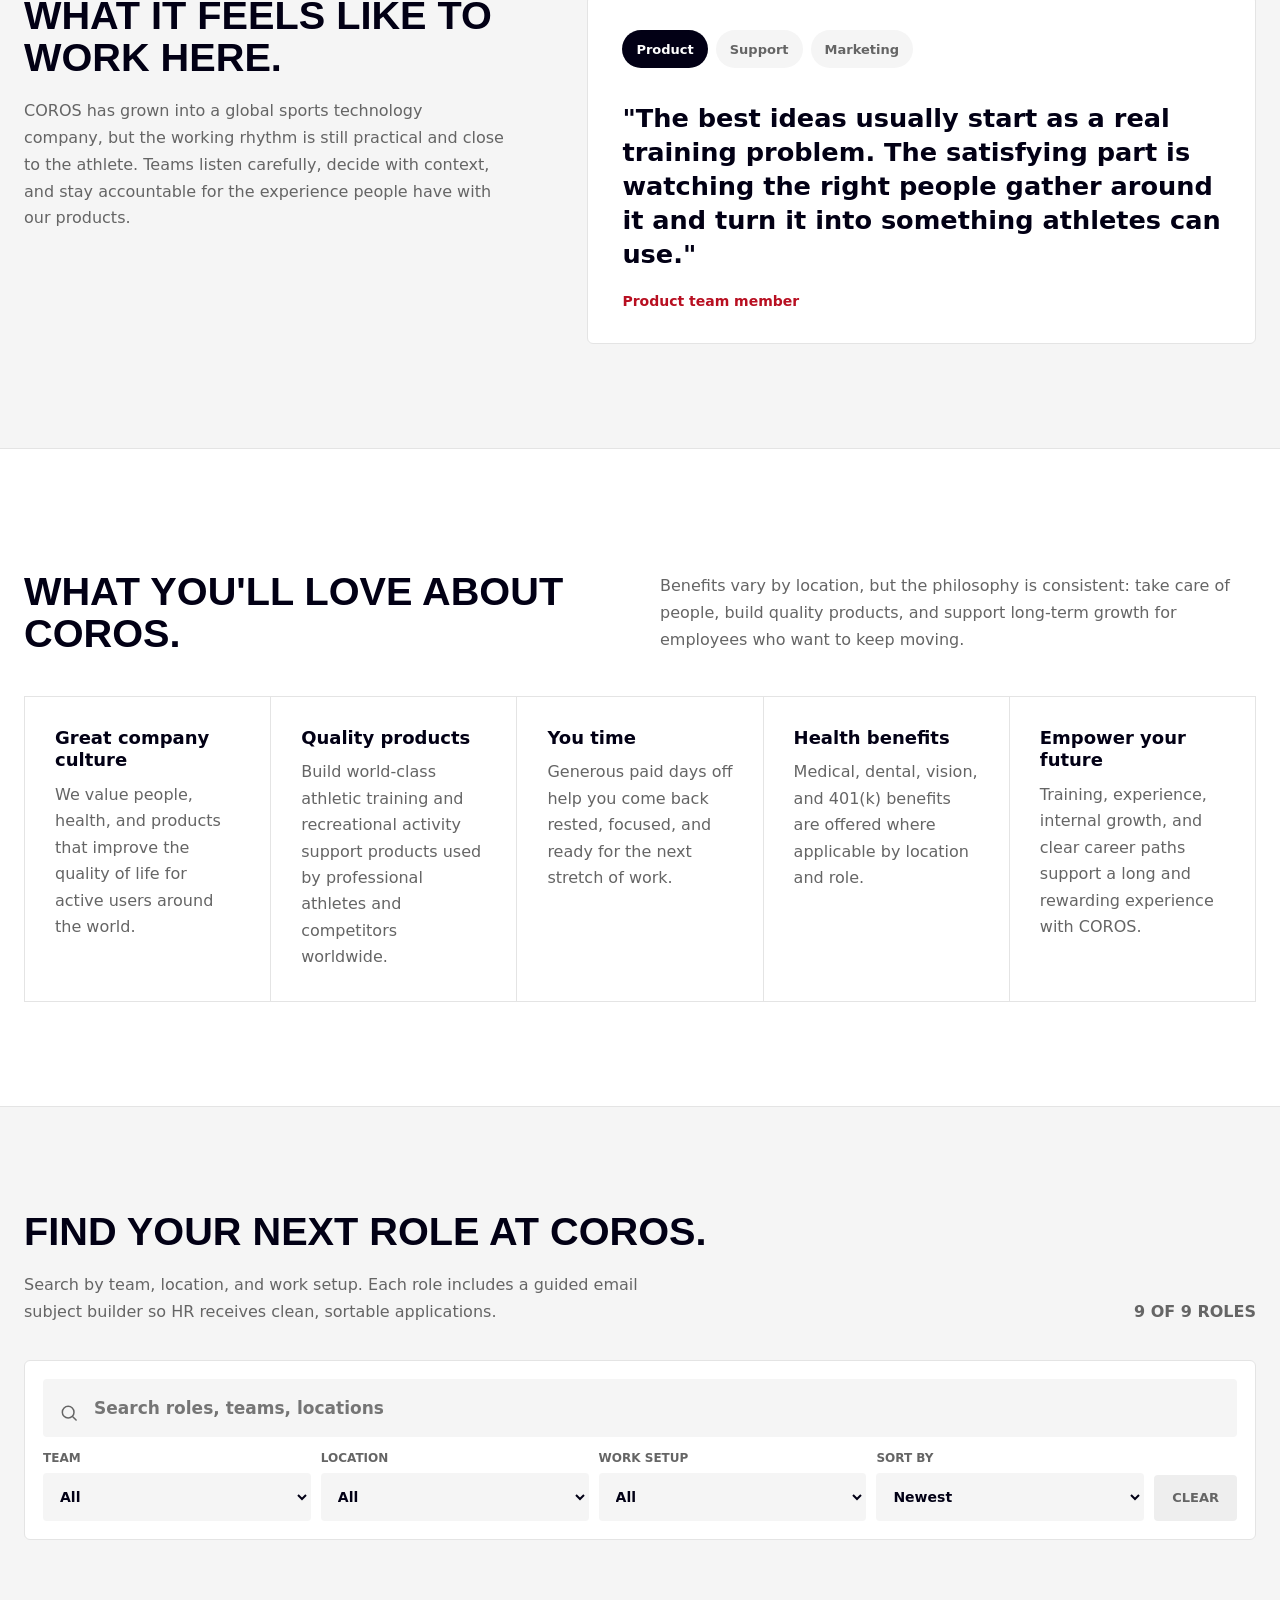
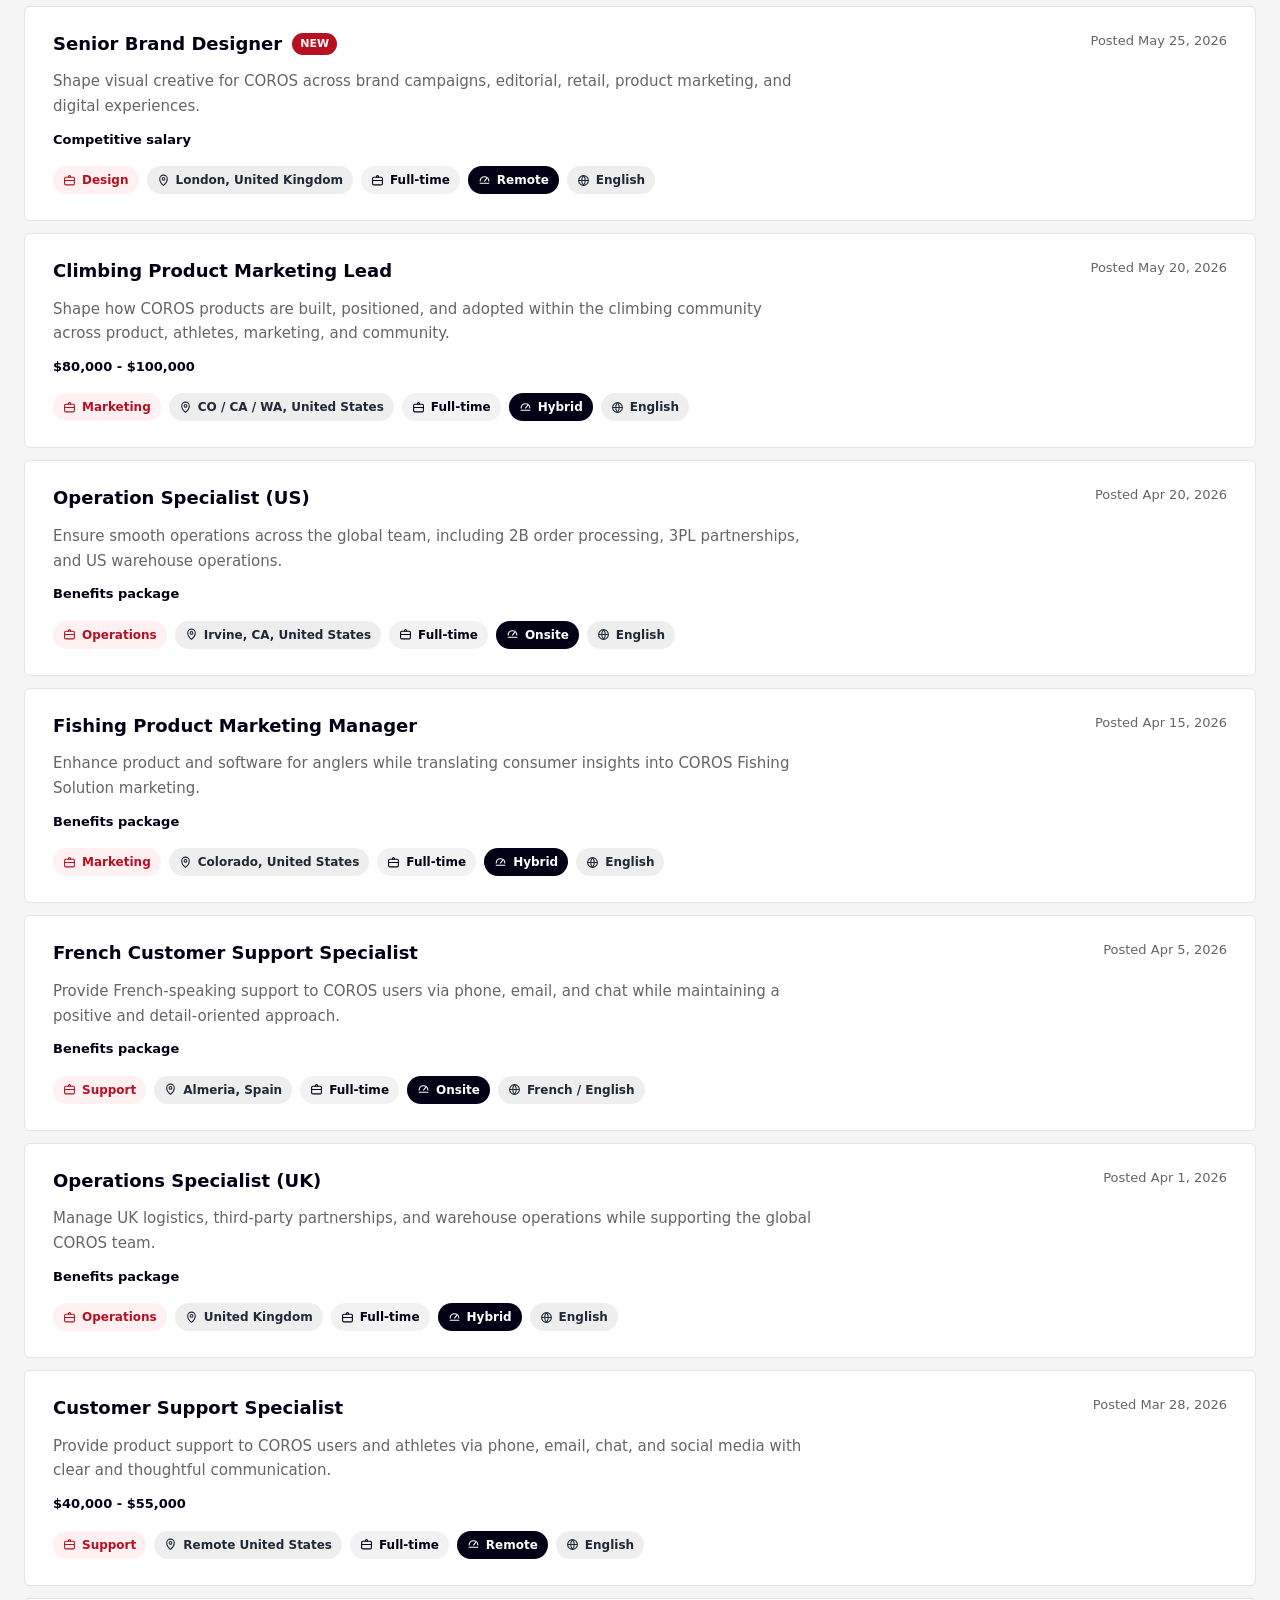
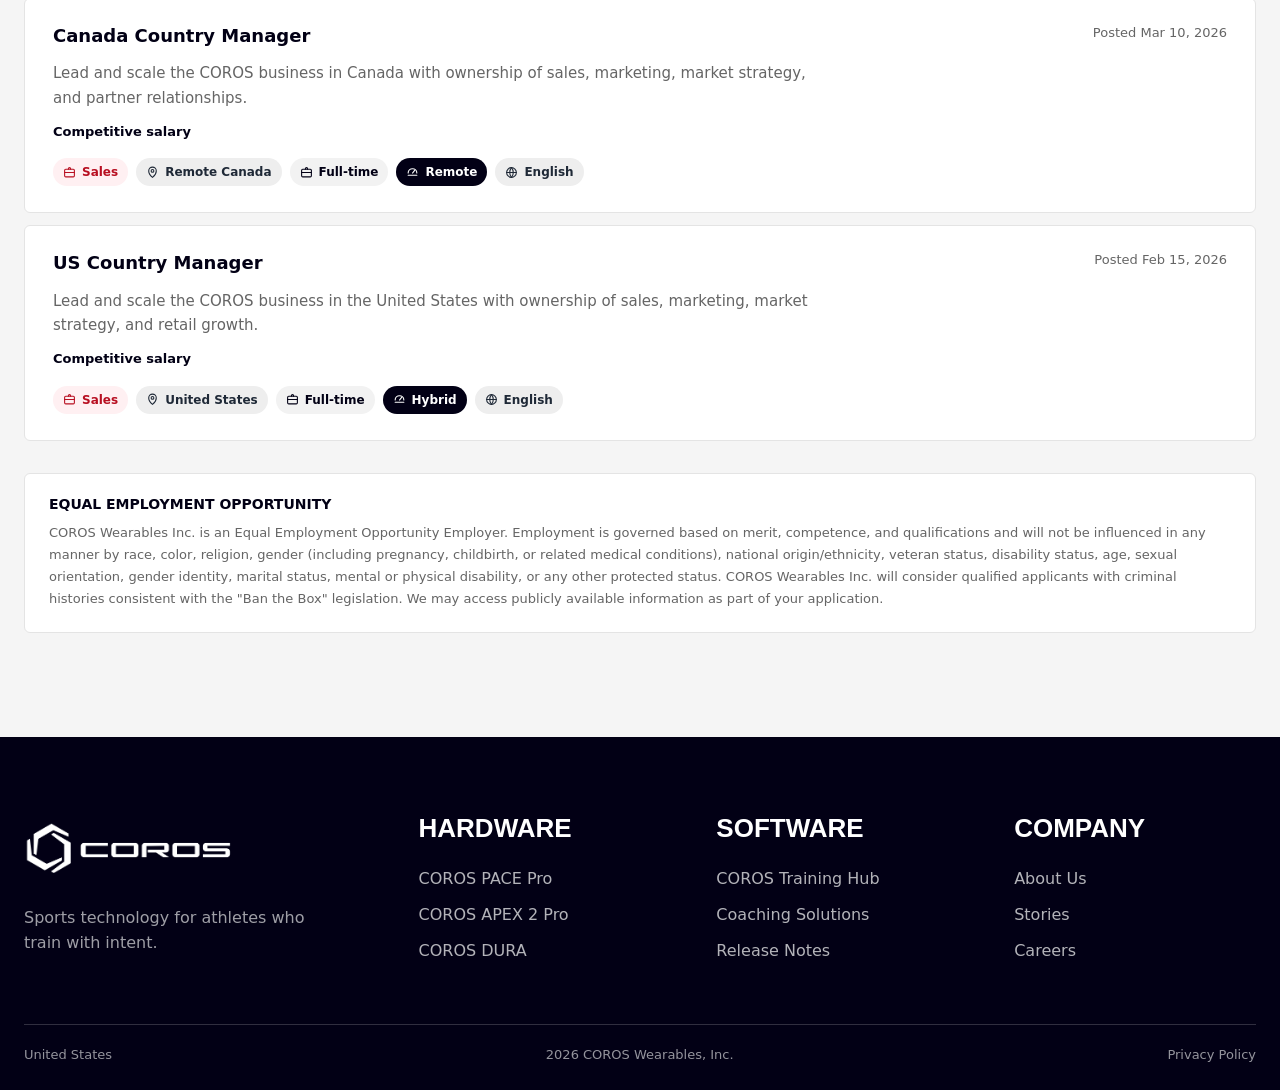
==== commit e964d77c: "Add files via upload" ====
--- a/index.html
+++ b/index.html
@@ -14,7 +14,7 @@
     <a class="skip-link" href="#main-content">Skip to main content</a>
     <header class="site-header">
       <a class="brand" href="#" aria-label="COROS home">
-        <img src="assets/coros-logo.png" alt="COROS" />
+        <img src="coros-logo.png" alt="COROS" />
       </a>
       <nav class="desktop-nav" aria-label="Primary">
         <a href="#">PRODUCTS</a>
@@ -55,7 +55,7 @@
 
     <main id="main-content">
       <section class="hero" aria-labelledby="hero-title">
-        <img src="assets/culture-1.jpg" alt="" />
+        <img src="culture-1.jpg" alt="" />
         <div class="hero-shade"></div>
         <div class="hero-copy">
           <h1 id="hero-title">Join the COROS chorus.</h1>
@@ -222,7 +222,7 @@
     <footer class="site-footer">
       <div class="section-inner footer-grid">
         <div>
-          <img class="footer-logo" src="assets/coros-logo-footer.png" alt="COROS" />
+          <img class="footer-logo" src="coros-logo-footer.png" alt="COROS" />
           <p>Sports technology for athletes who train with intent.</p>
         </div>
         <nav aria-label="Footer hardware">
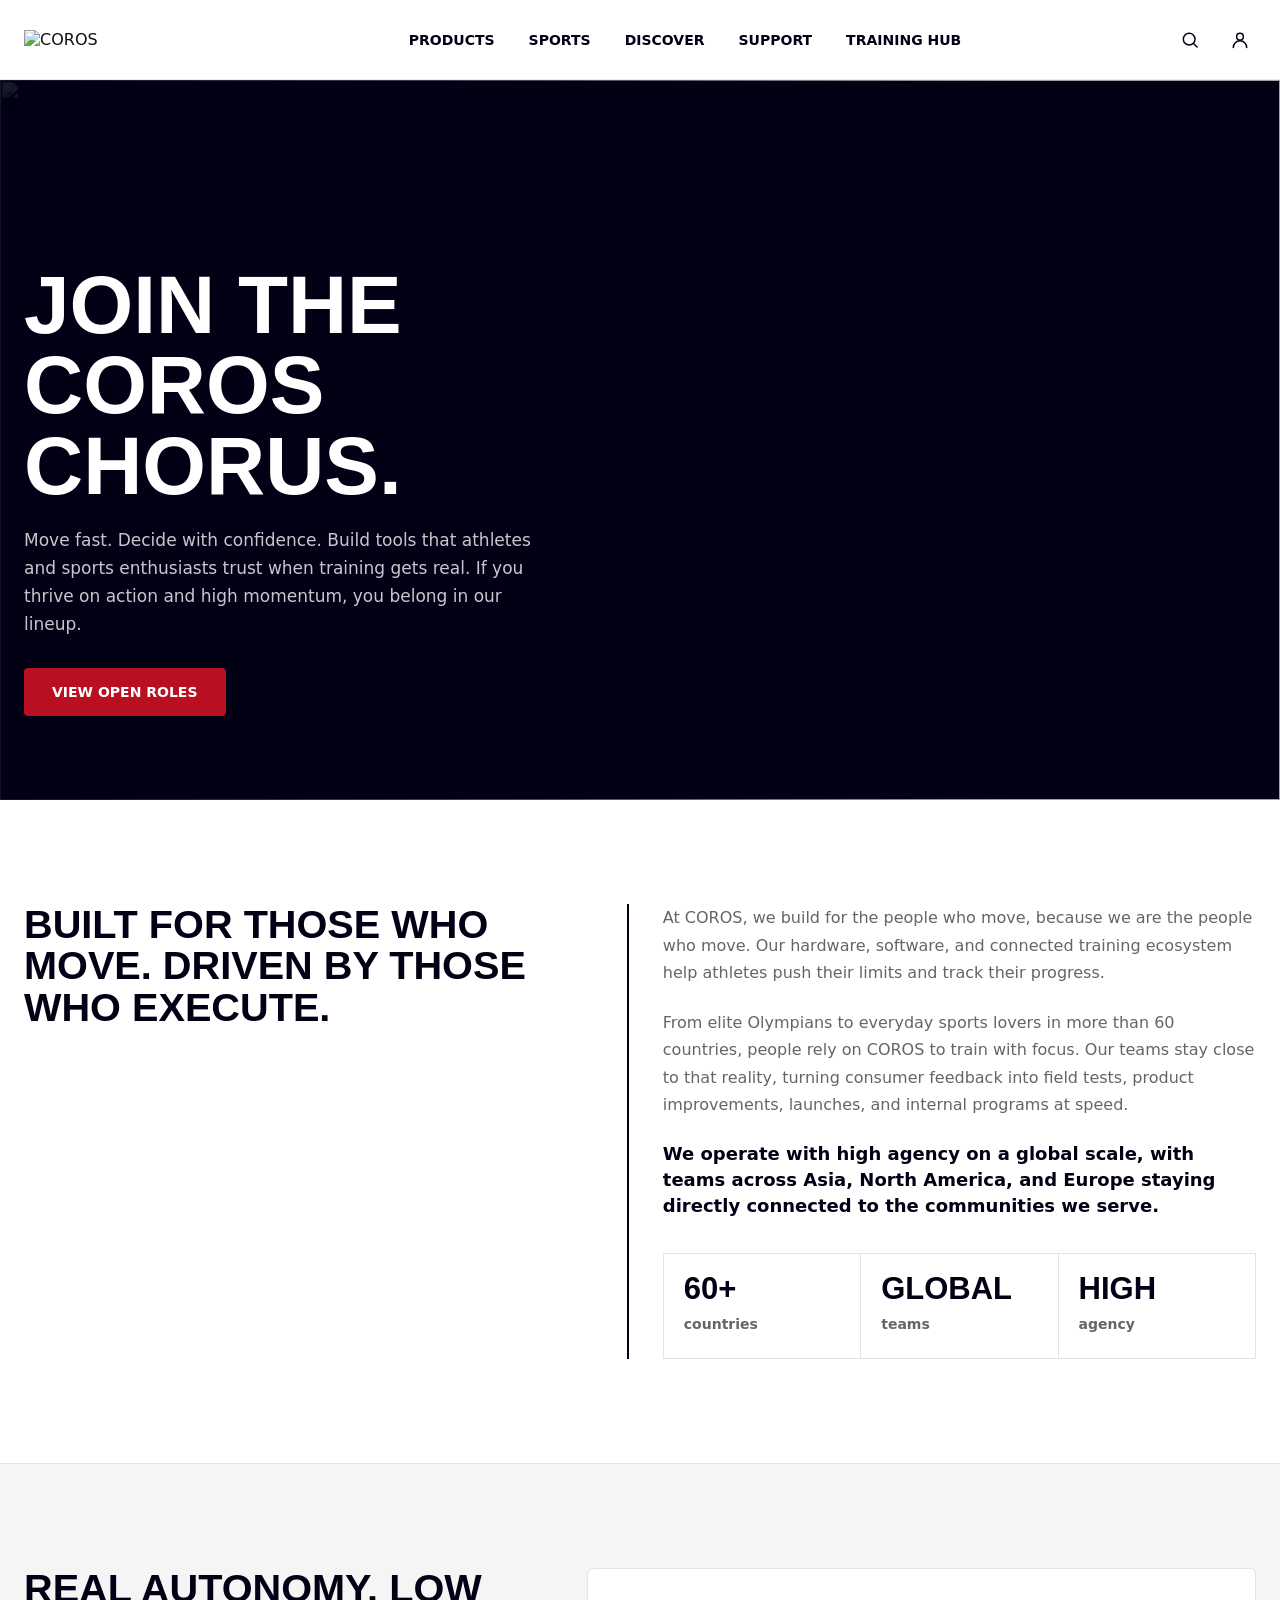
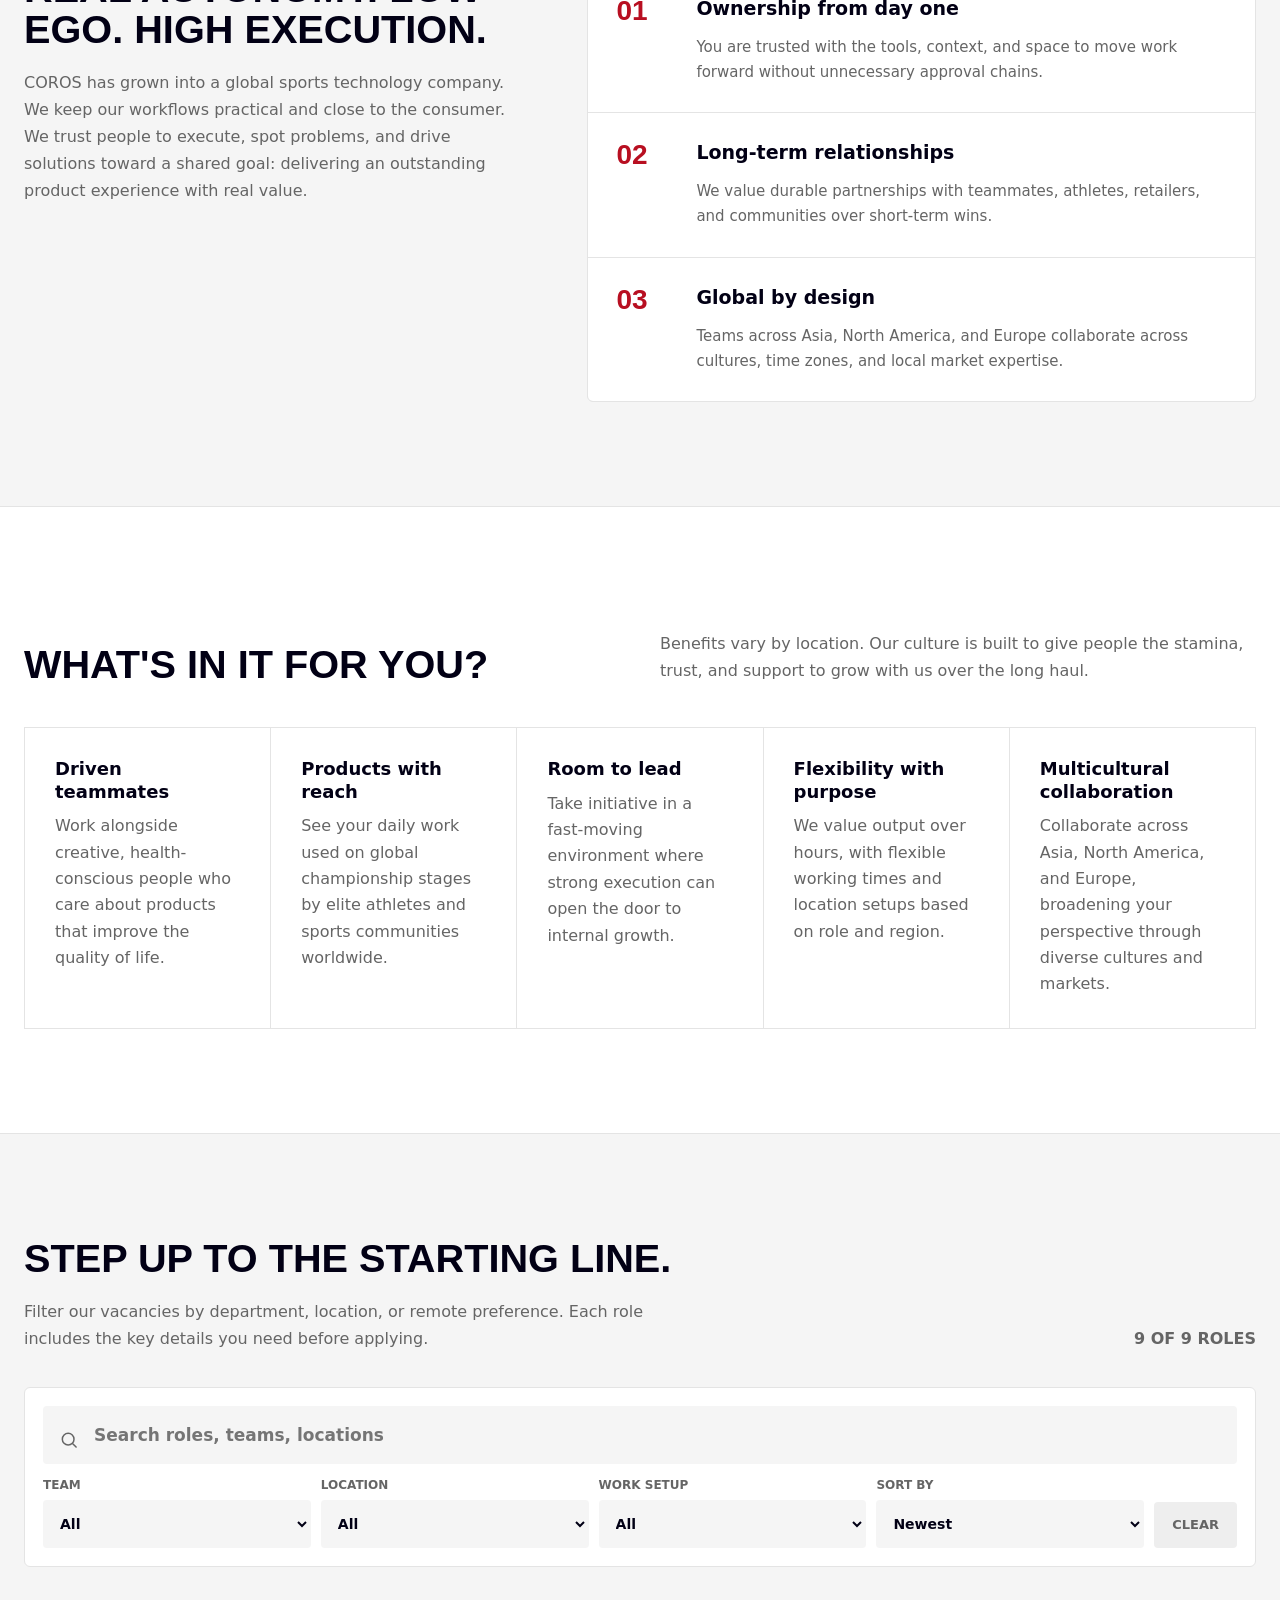
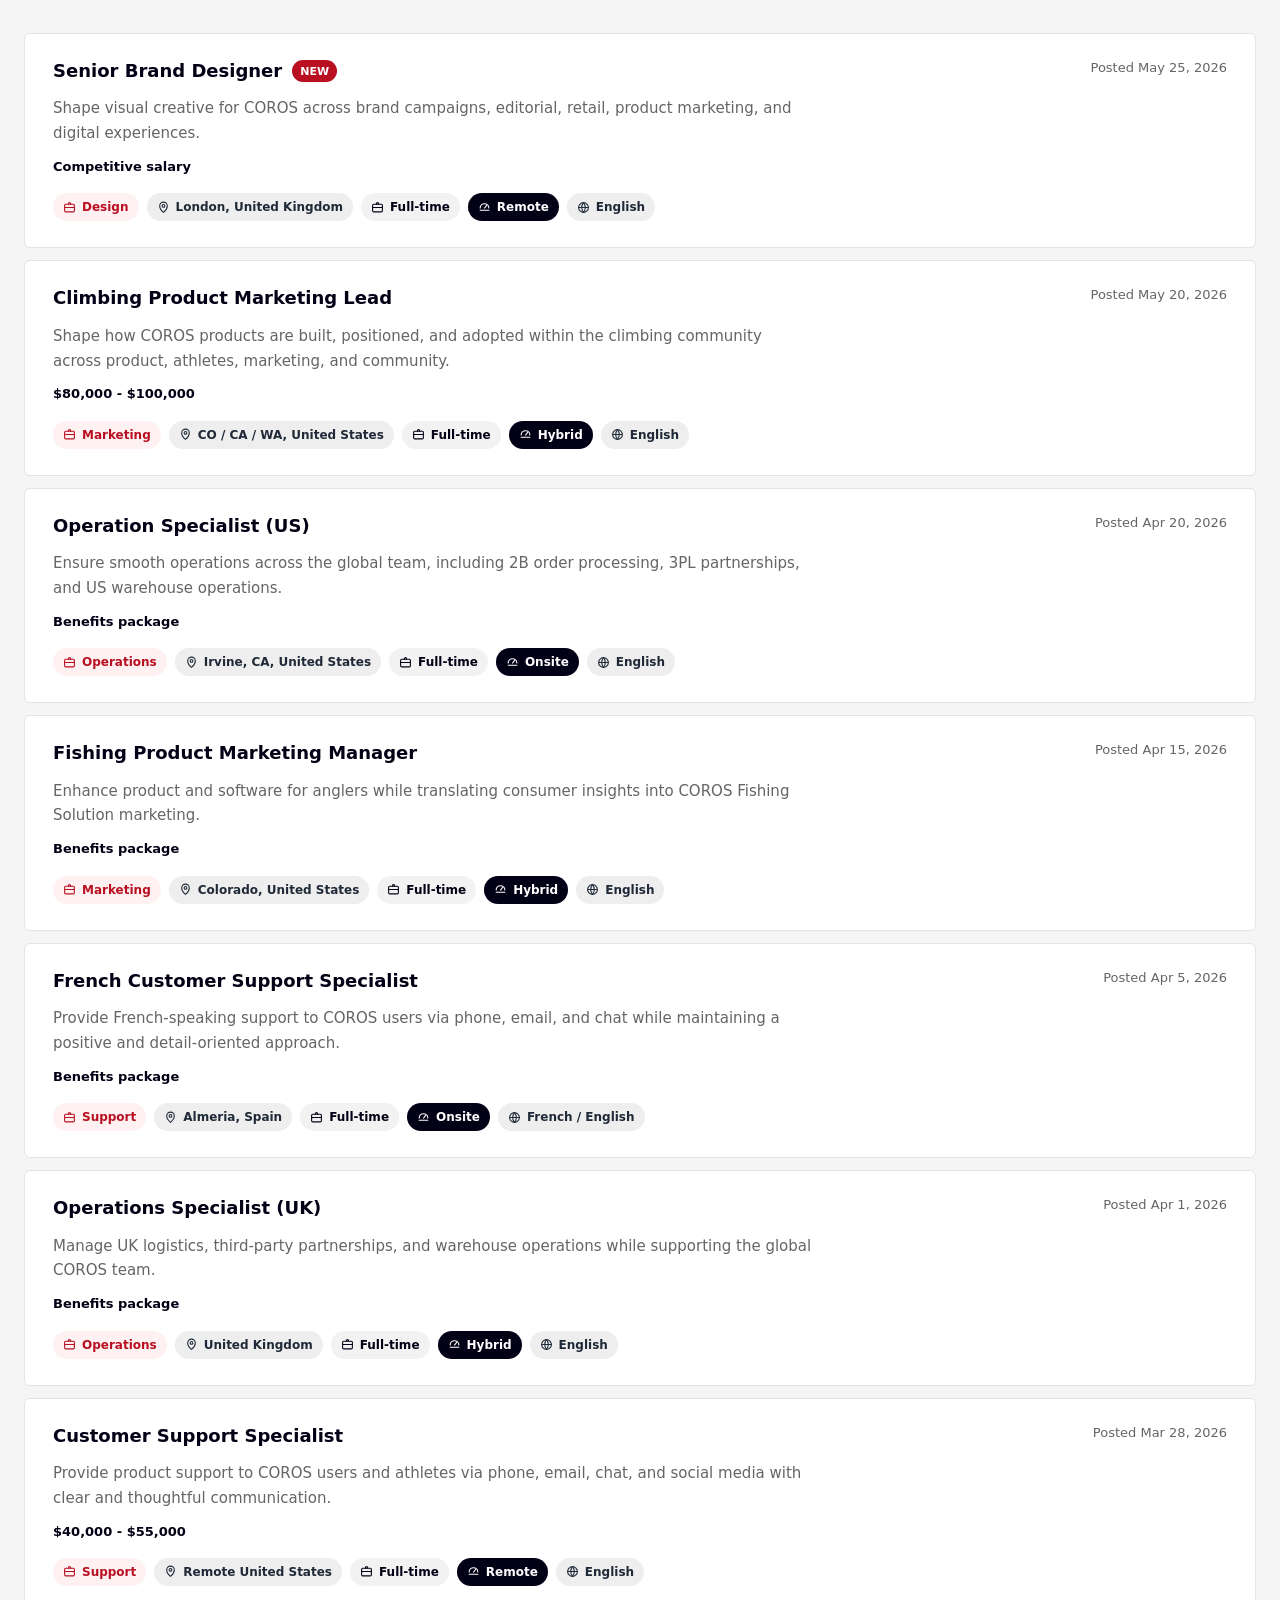
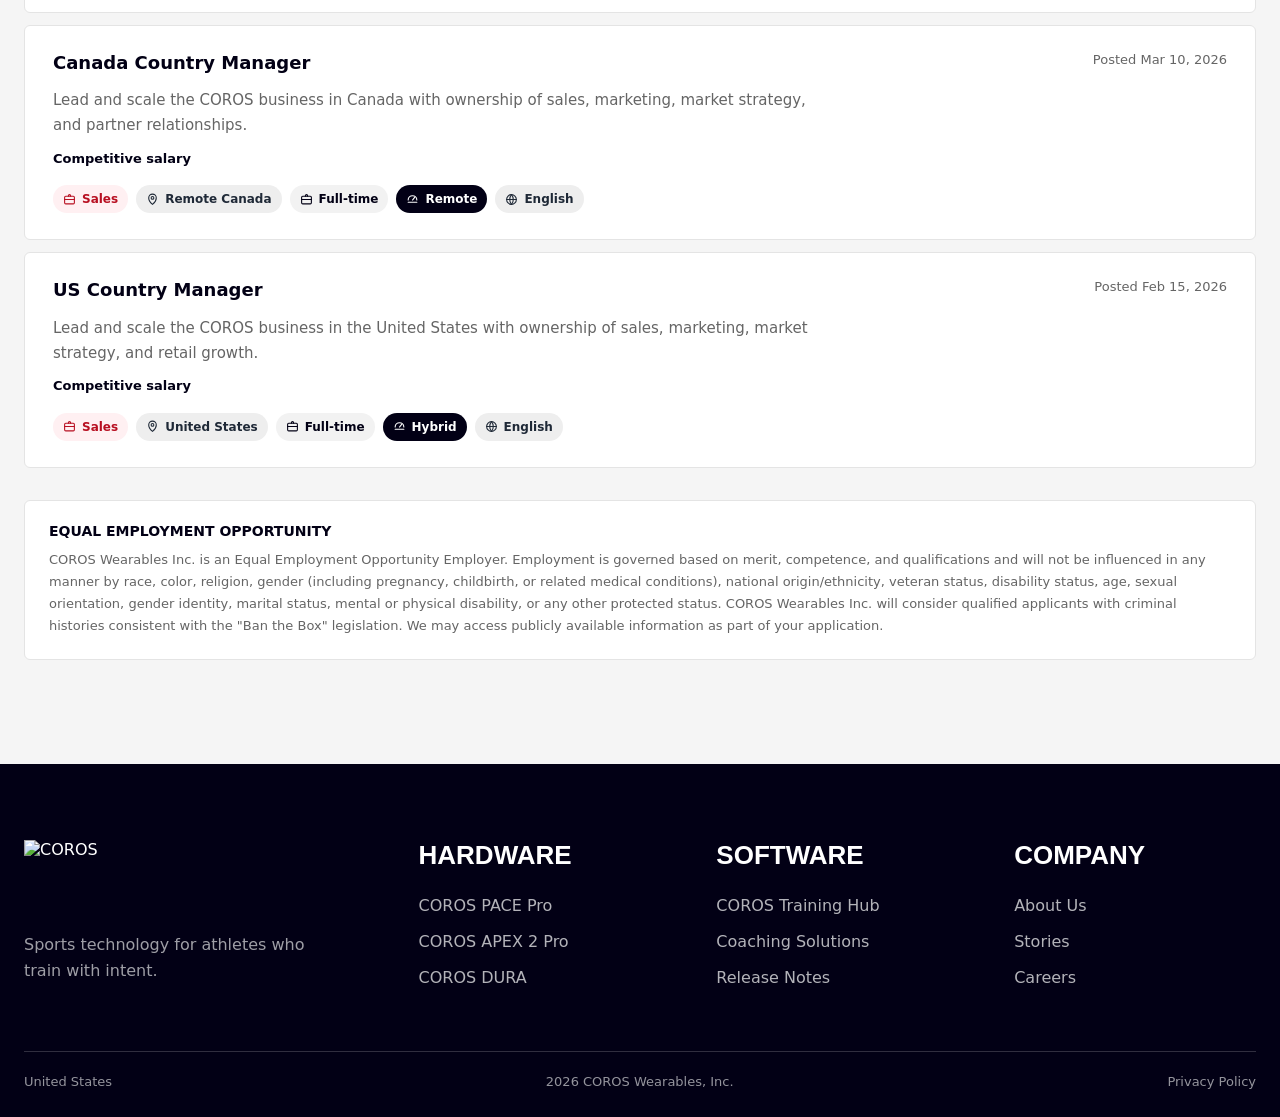
==== commit 7ff6f8b6: "Add files via upload" ====
--- a/index.html
+++ b/index.html
@@ -14,7 +14,7 @@
     <a class="skip-link" href="#main-content">Skip to main content</a>
     <header class="site-header">
       <a class="brand" href="#" aria-label="COROS home">
-        <img src="coros-logo.png" alt="COROS" />
+        <img src="assets/coros-logo.png" alt="COROS" />
       </a>
       <nav class="desktop-nav" aria-label="Primary">
         <a href="#">PRODUCTS</a>
@@ -55,13 +55,13 @@
 
     <main id="main-content">
       <section class="hero" aria-labelledby="hero-title">
-        <img src="culture-1.jpg" alt="" />
+        <img src="assets/culture-1.jpg" alt="" />
         <div class="hero-shade"></div>
         <div class="hero-copy">
           <h1 id="hero-title">Join the COROS chorus.</h1>
           <p>
-            A careers page for people who like momentum: clear goals, sharp tools, fast decisions, and
-            products athletes depend on when training gets real.
+            Move fast. Decide with confidence. Build tools that athletes and sports enthusiasts trust when
+            training gets real. If you thrive on action and high momentum, you belong in our lineup.
           </p>
           <a class="primary-link" href="#open-roles">View open roles</a>
         </div>
@@ -70,24 +70,24 @@
       <section class="about-section" aria-labelledby="about-title">
         <div class="section-inner about-grid">
           <div>
-            <h2 id="about-title">Built for athletes. Built by people who move.</h2>
+            <h2 id="about-title">Built for those who move. Driven by those who execute.</h2>
           </div>
           <div class="about-copy">
             <p>
-              COROS is a sports technology company helping athletes train to their full potential. Our GPS
-              watches, heart rate monitors, and training platform support professional athletes, Olympians,
-              coaches, and everyday sports lovers in more than 60 countries.
-            </p>
-            <p>
-              The name sounds close to chorus for a reason we like: the work gets stronger when every voice
-              is on pace. Product, design, support, operations, sales, and marketing stay close to the same
-              signal: what athletes need next.
-            </p>
-            <p class="callout">Ideas do not sit long here. They move from athlete feedback to shipped product, field test, launch plan, or internal program.</p>
+              At COROS, we build for the people who move, because we are the people who move. Our hardware,
+              software, and connected training ecosystem help athletes push their limits and track their
+              progress.
+            </p>
+            <p>
+              From elite Olympians to everyday sports lovers in more than 60 countries, people rely on COROS
+              to train with focus. Our teams stay close to that reality, turning consumer feedback into field
+              tests, product improvements, launches, and internal programs at speed.
+            </p>
+            <p class="callout">We operate with high agency on a global scale, with teams across Asia, North America, and Europe staying directly connected to the communities we serve.</p>
             <div class="intro-stats" aria-label="COROS company highlights">
               <span><strong>60+</strong> countries</span>
               <span><strong>Global</strong> teams</span>
-              <span><strong>Real</strong> ownership</span>
+              <span><strong>High</strong> agency</span>
             </div>
           </div>
         </div>
@@ -96,24 +96,29 @@
       <section class="voices-section" aria-labelledby="voices-title">
         <div class="section-inner voices-grid">
           <div class="voices-copy">
-            <h2 id="voices-title">What it feels like to work here.</h2>
-            <p>
-              COROS has grown into a global sports technology company, but the working rhythm is still
-              practical and close to the athlete. Teams listen carefully, decide with context, and stay
-              accountable for the experience people have with our products.
-            </p>
-          </div>
-          <div class="testimonial-panel" role="tabpanel" id="testimonial-panel" aria-labelledby="testimonial-tab-0" aria-live="polite">
-            <div class="testimonial-tabs" role="tablist" aria-label="Employee stories">
-              <button class="is-active" id="testimonial-tab-0" type="button" role="tab" aria-selected="true" aria-controls="testimonial-panel" data-testimonial="0">Product</button>
-              <button id="testimonial-tab-1" type="button" role="tab" aria-selected="false" aria-controls="testimonial-panel" tabindex="-1" data-testimonial="1">Support</button>
-              <button id="testimonial-tab-2" type="button" role="tab" aria-selected="false" aria-controls="testimonial-panel" tabindex="-1" data-testimonial="2">Marketing</button>
-            </div>
-            <blockquote id="testimonial-quote">
-              "The best ideas usually start as a real training problem. The satisfying part is watching the
-              right people gather around it and turn it into something athletes can use."
-            </blockquote>
-            <p id="testimonial-person">Product team member</p>
+            <h2 id="voices-title">Real autonomy. Low ego. High execution.</h2>
+            <p>
+              COROS has grown into a global sports technology company. We keep our workflows practical and
+              close to the consumer. We trust people to execute, spot problems, and drive solutions toward a
+              shared goal: delivering an outstanding product experience with real value.
+            </p>
+          </div>
+          <div class="principle-panel" aria-label="How COROS works">
+            <article>
+              <span>01</span>
+              <h3>Ownership from day one</h3>
+              <p>You are trusted with the tools, context, and space to move work forward without unnecessary approval chains.</p>
+            </article>
+            <article>
+              <span>02</span>
+              <h3>Long-term relationships</h3>
+              <p>We value durable partnerships with teammates, athletes, retailers, and communities over short-term wins.</p>
+            </article>
+            <article>
+              <span>03</span>
+              <h3>Global by design</h3>
+              <p>Teams across Asia, North America, and Europe collaborate across cultures, time zones, and local market expertise.</p>
+            </article>
           </div>
         </div>
       </section>
@@ -121,32 +126,32 @@
       <section class="benefits-section" aria-labelledby="benefits-title">
         <div class="section-inner">
           <div class="section-heading">
-            <h2 id="benefits-title">What you'll love about COROS.</h2>
-            <p>
-              Benefits vary by location, but the philosophy is consistent: take care of people, build
-              quality products, and support long-term growth for employees who want to keep moving.
+            <h2 id="benefits-title">What's in it for you?</h2>
+            <p>
+              Benefits vary by location. Our culture is built to give people the stamina, trust, and support
+              to grow with us over the long haul.
             </p>
           </div>
           <div class="benefit-grid">
             <article>
-              <h3>Great company culture</h3>
-              <p>We value people, health, and products that improve the quality of life for active users around the world.</p>
-            </article>
-            <article>
-              <h3>Quality products</h3>
-              <p>Build world-class athletic training and recreational activity support products used by professional athletes and competitors worldwide.</p>
-            </article>
-            <article>
-              <h3>You time</h3>
-              <p>Generous paid days off help you come back rested, focused, and ready for the next stretch of work.</p>
-            </article>
-            <article>
-              <h3>Health benefits</h3>
-              <p>Medical, dental, vision, and 401(k) benefits are offered where applicable by location and role.</p>
-            </article>
-            <article>
-              <h3>Empower your future</h3>
-              <p>Training, experience, internal growth, and clear career paths support a long and rewarding experience with COROS.</p>
+              <h3>Driven teammates</h3>
+              <p>Work alongside creative, health-conscious people who care about products that improve the quality of life.</p>
+            </article>
+            <article>
+              <h3>Products with reach</h3>
+              <p>See your daily work used on global championship stages by elite athletes and sports communities worldwide.</p>
+            </article>
+            <article>
+              <h3>Room to lead</h3>
+              <p>Take initiative in a fast-moving environment where strong execution can open the door to internal growth.</p>
+            </article>
+            <article>
+              <h3>Flexibility with purpose</h3>
+              <p>We value output over hours, with flexible working times and location setups based on role and region.</p>
+            </article>
+            <article>
+              <h3>Multicultural collaboration</h3>
+              <p>Collaborate across Asia, North America, and Europe, broadening your perspective through diverse cultures and markets.</p>
             </article>
           </div>
         </div>
@@ -156,10 +161,10 @@
         <div class="section-inner">
           <div class="roles-heading">
             <div>
-              <h2 id="roles-title">Find your next role at COROS.</h2>
+              <h2 id="roles-title">Step up to the starting line.</h2>
               <p>
-                Search by team, location, and work setup. Each role includes a guided email subject builder
-                so HR receives clean, sortable applications.
+                Filter our vacancies by department, location, or remote preference. Each role includes the
+                key details you need before applying.
               </p>
             </div>
             <p id="result-count" class="result-count" aria-live="polite"></p>
@@ -222,7 +227,7 @@
     <footer class="site-footer">
       <div class="section-inner footer-grid">
         <div>
-          <img class="footer-logo" src="coros-logo-footer.png" alt="COROS" />
+          <img class="footer-logo" src="assets/coros-logo-footer.png" alt="COROS" />
           <p>Sports technology for athletes who train with intent.</p>
         </div>
         <nav aria-label="Footer hardware">
--- a/styles.css
+++ b/styles.css
@@ -452,7 +452,8 @@
 }
 
 .voices-copy h2,
-.testimonial-panel blockquote {
+.testimonial-panel blockquote,
+.principle-panel h3 {
   margin: 0;
   color: var(--ink);
 }
@@ -515,6 +516,44 @@
   color: var(--red-dark);
   font-size: var(--small-copy);
   font-weight: 850;
+}
+
+.principle-panel {
+  display: grid;
+  gap: 1px;
+  overflow: hidden;
+  background: var(--line);
+  border: 1px solid var(--line);
+  border-radius: var(--radius);
+}
+
+.principle-panel article {
+  display: grid;
+  grid-template-columns: 58px minmax(0, 1fr);
+  column-gap: 22px;
+  padding: 28px;
+  background: #ffffff;
+}
+
+.principle-panel span {
+  color: var(--red-dark);
+  font-family: var(--display-font);
+  font-size: 28px;
+  font-weight: 900;
+  line-height: 1;
+}
+
+.principle-panel h3 {
+  font-size: 19px;
+  line-height: 1.22;
+}
+
+.principle-panel p {
+  grid-column: 2;
+  margin: 10px 0 0;
+  color: var(--muted);
+  font-size: 15px;
+  line-height: 1.65;
 }
 
 .benefits-section,
@@ -1495,12 +1534,22 @@
     font-size: 16px;
   }
 
-  .testimonial-panel {
+  .testimonial-panel,
+  .principle-panel article {
     padding: 24px;
   }
 
   .testimonial-panel blockquote {
     font-size: 19px;
+  }
+
+  .principle-panel article {
+    grid-template-columns: 1fr;
+    gap: 10px;
+  }
+
+  .principle-panel p {
+    grid-column: auto;
   }
 
   .benefit-grid {
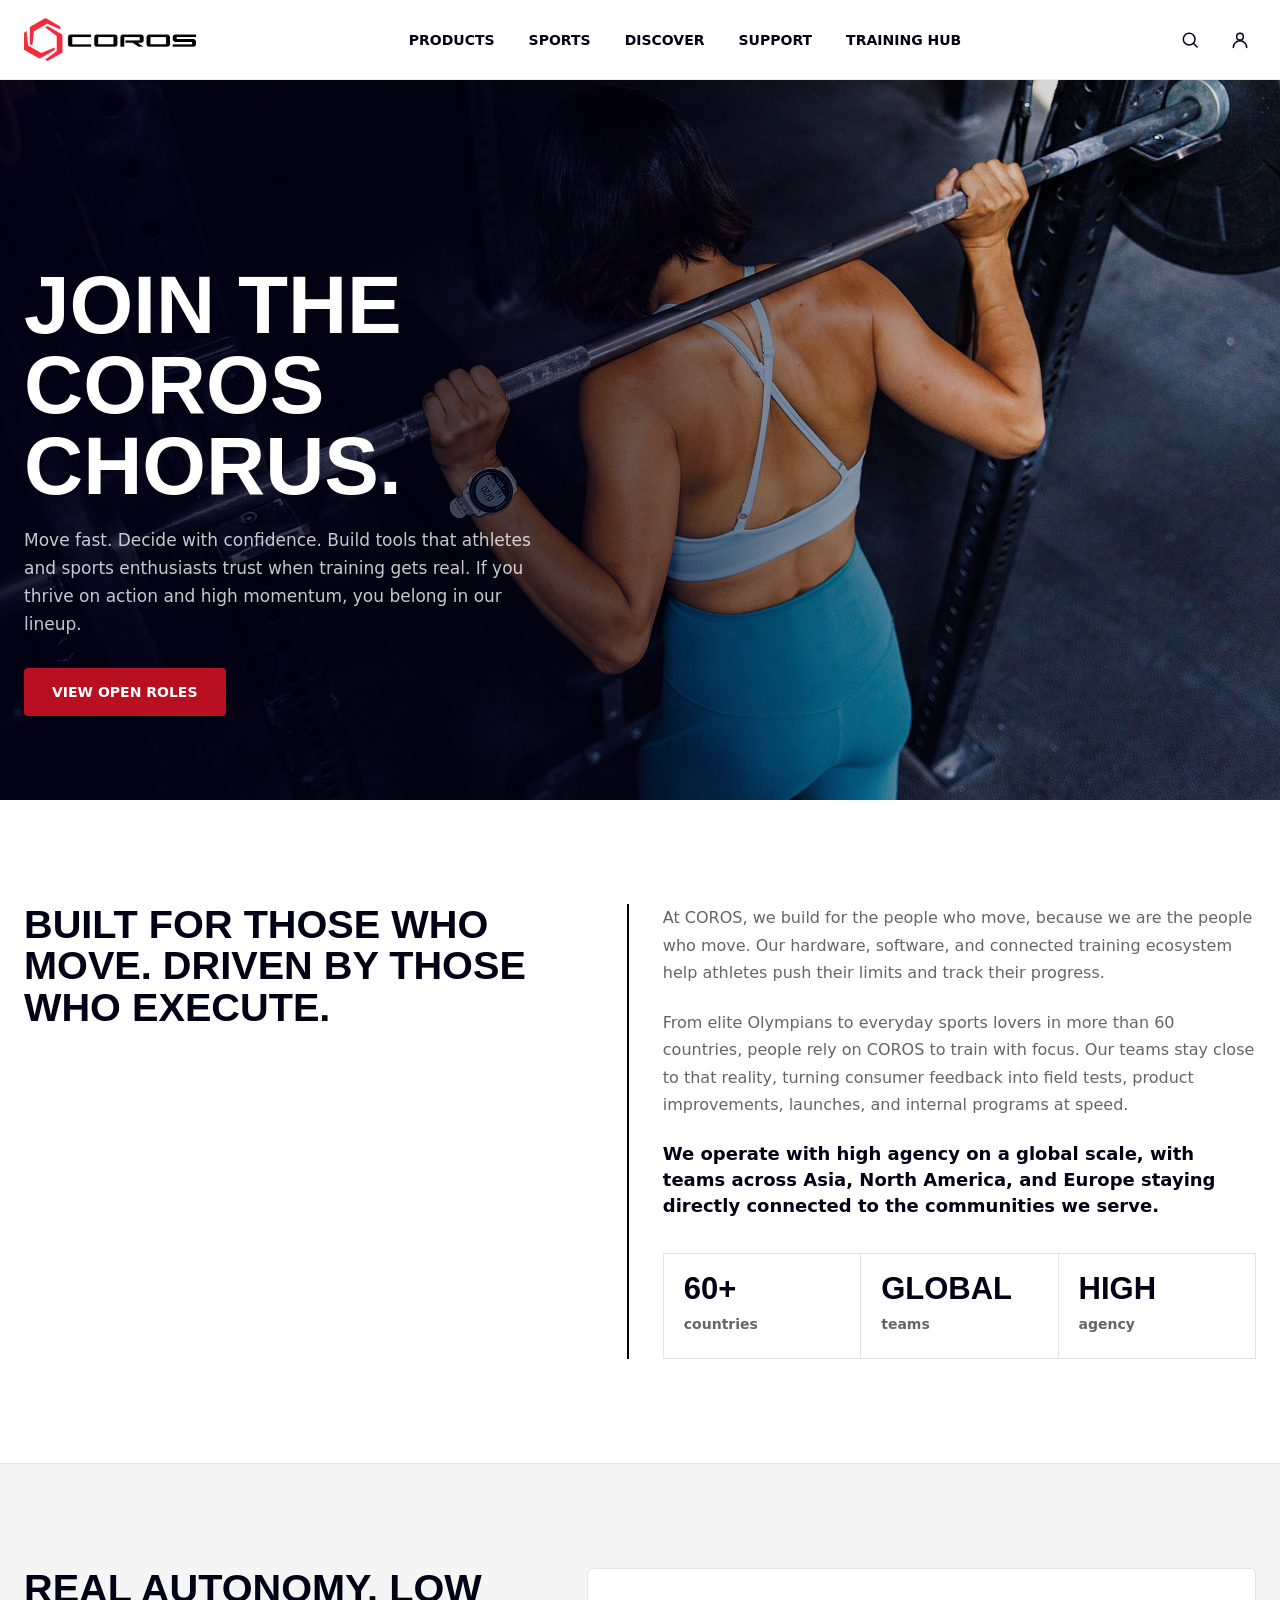
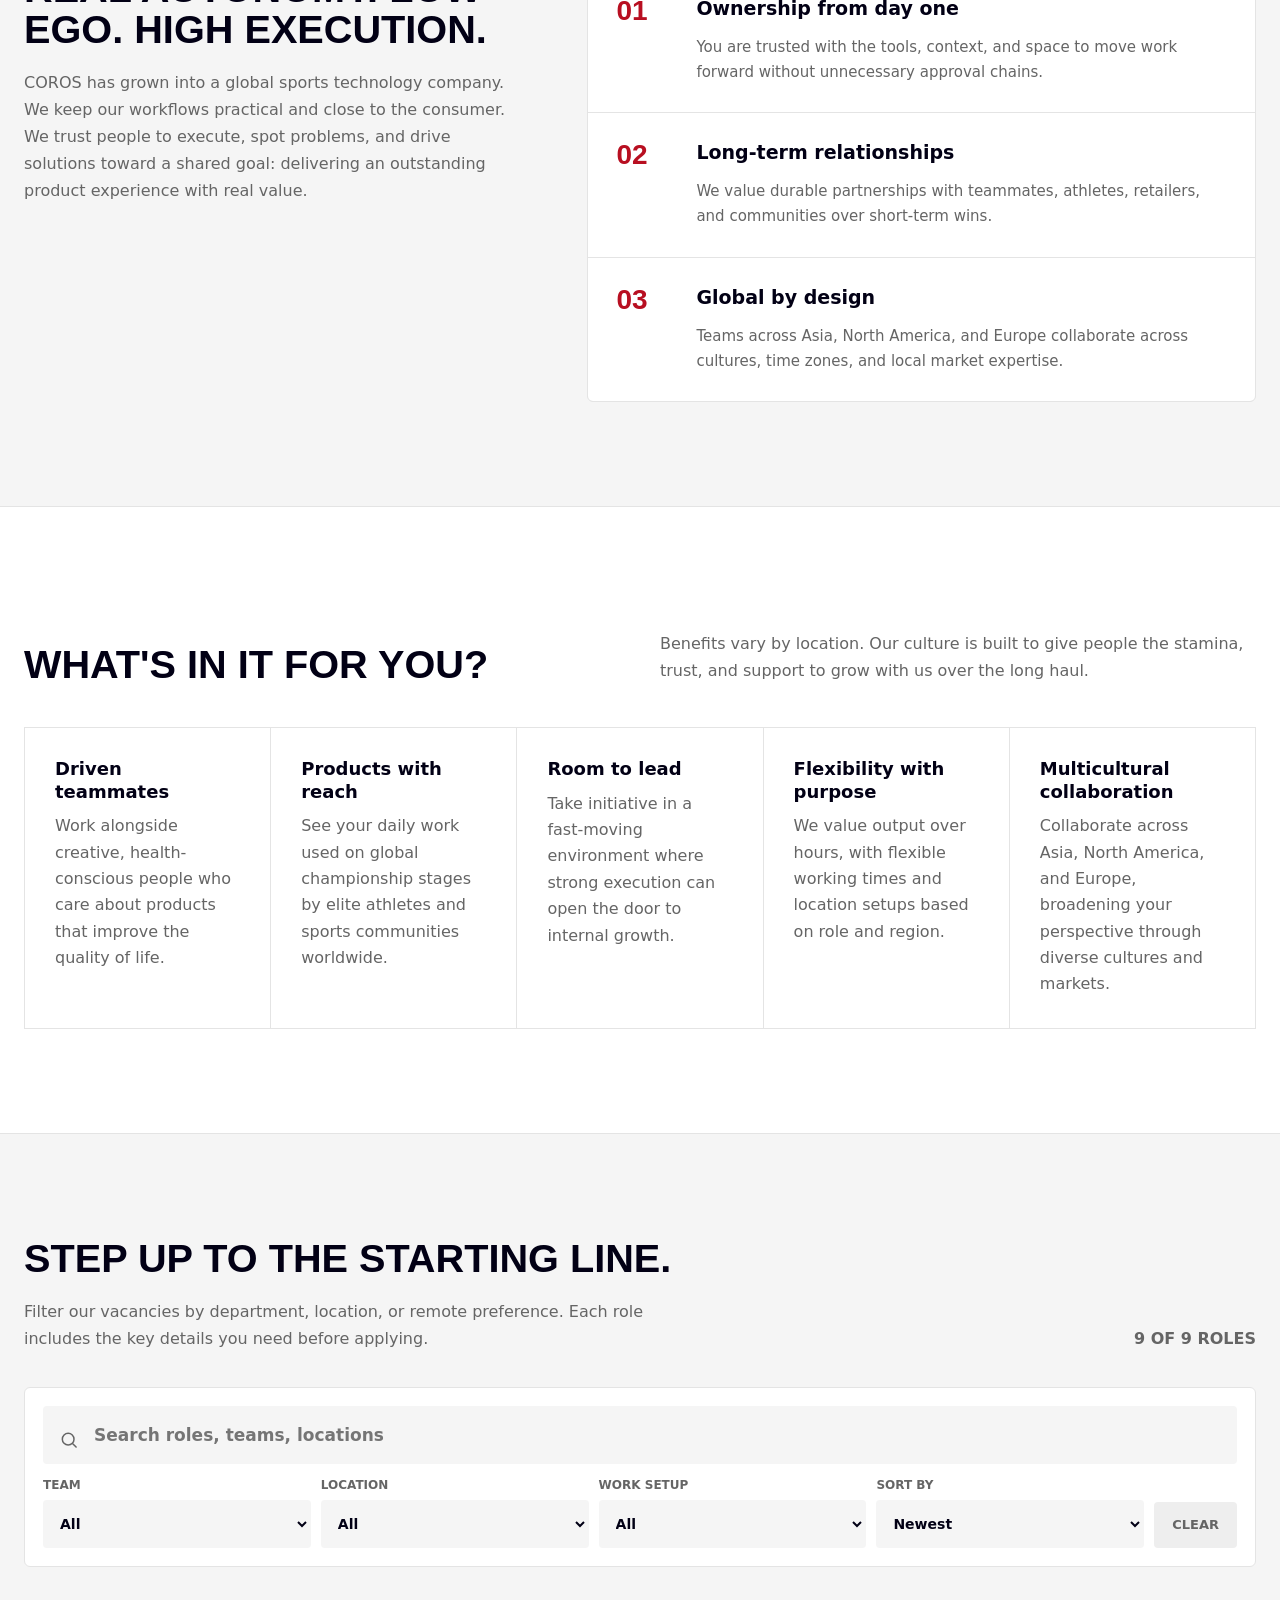
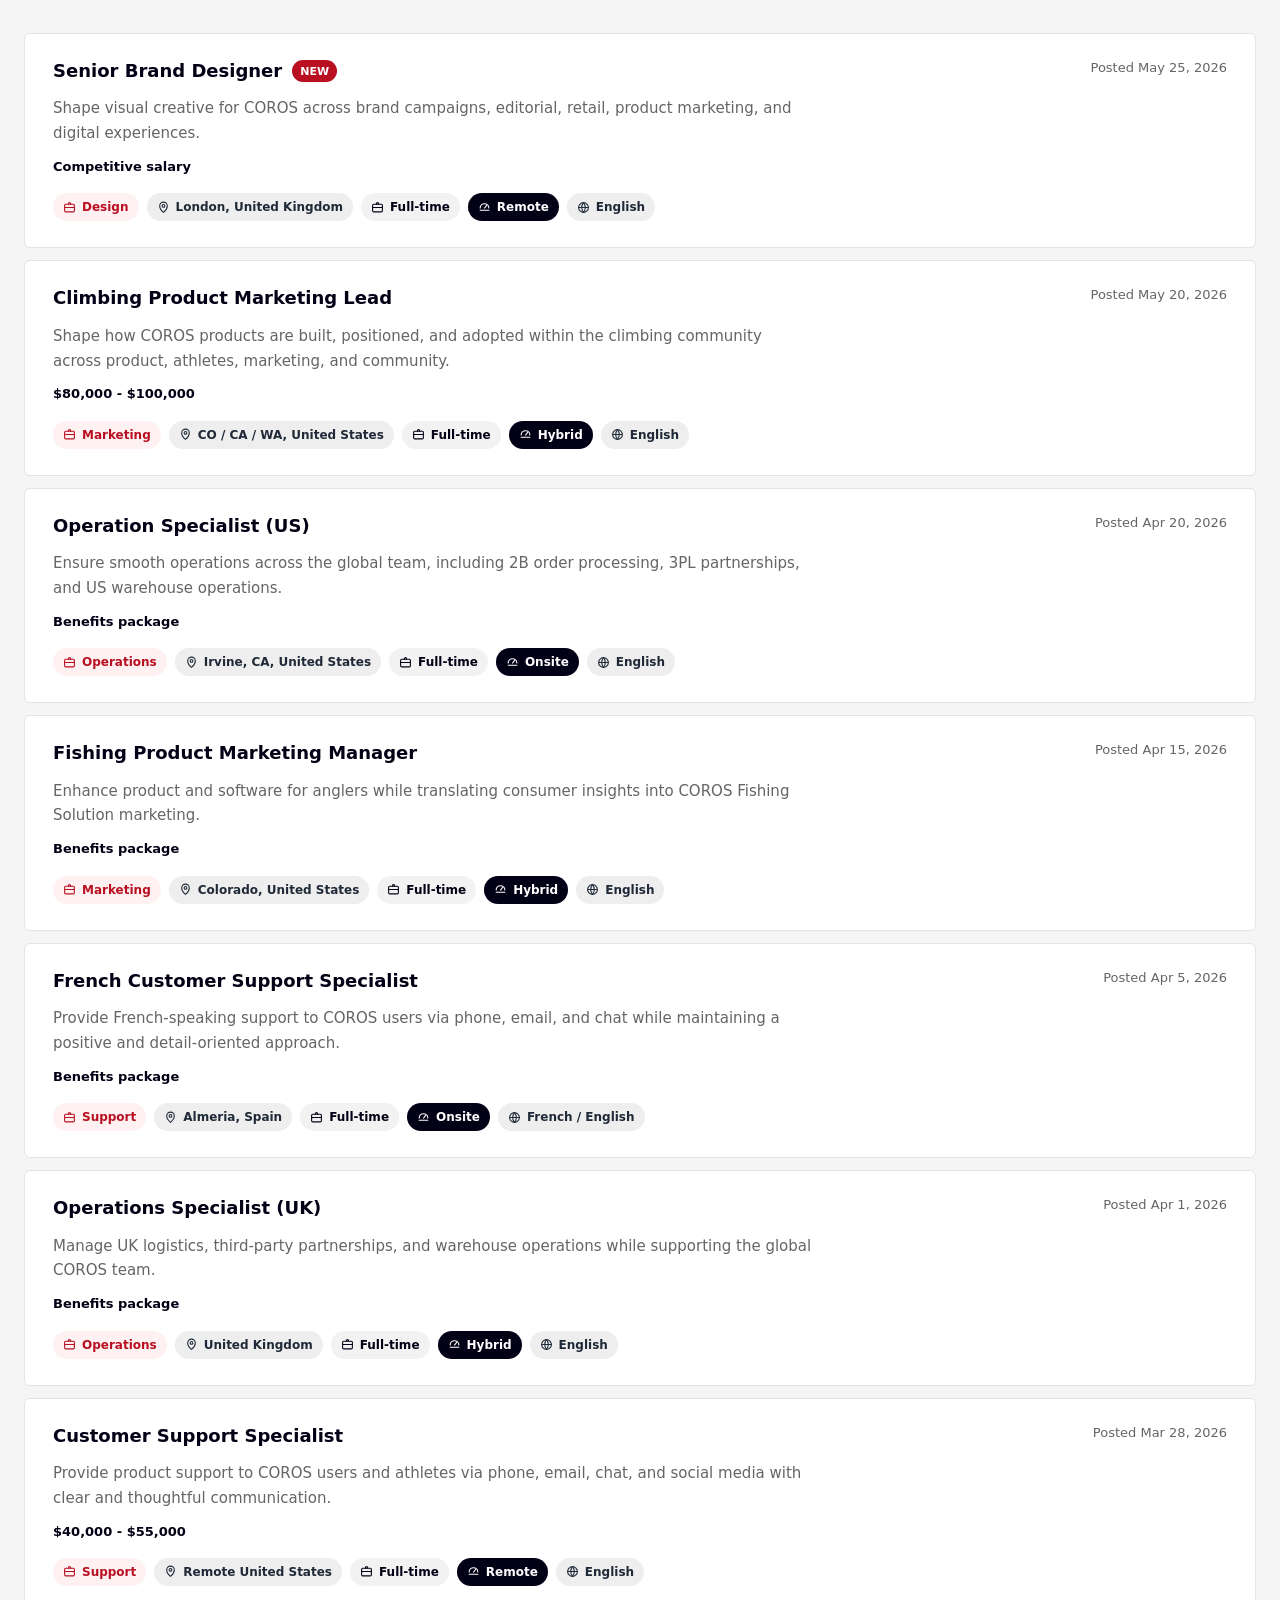
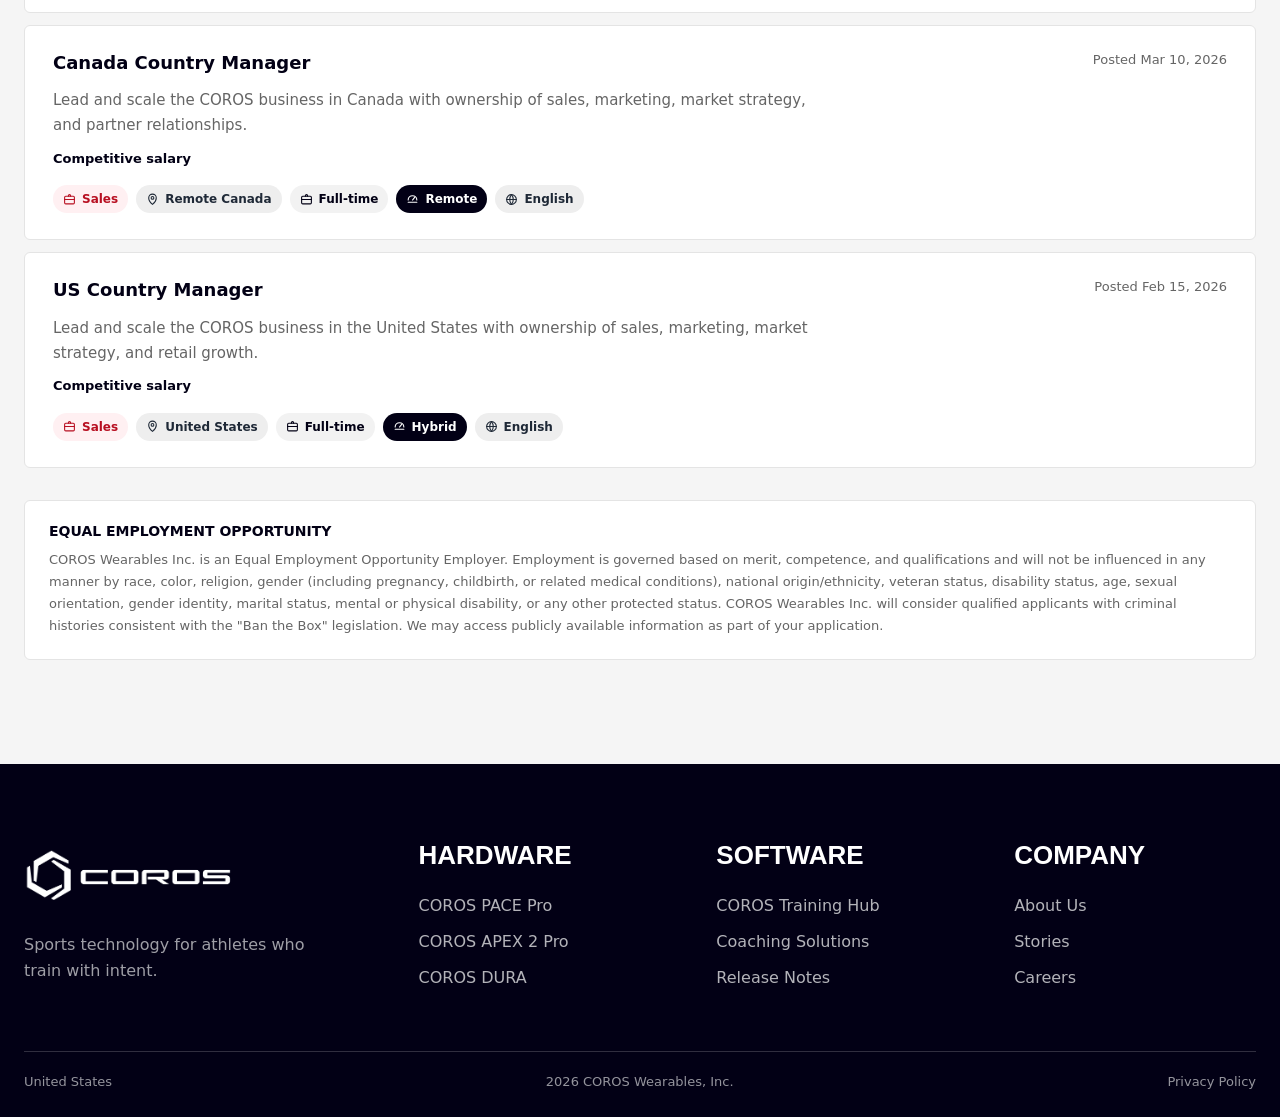
==== commit 76cfc813: "Add files via upload" ====
--- a/index.html
+++ b/index.html
@@ -14,7 +14,7 @@
     <a class="skip-link" href="#main-content">Skip to main content</a>
     <header class="site-header">
       <a class="brand" href="#" aria-label="COROS home">
-        <img src="assets/coros-logo.png" alt="COROS" />
+        <img src="coros-logo.png" onerror="this.onerror=null;this.src='assets/coros-logo.png'" alt="COROS" />
       </a>
       <nav class="desktop-nav" aria-label="Primary">
         <a href="#">PRODUCTS</a>
@@ -55,7 +55,7 @@
 
     <main id="main-content">
       <section class="hero" aria-labelledby="hero-title">
-        <img src="assets/culture-1.jpg" alt="" />
+        <img src="culture-1.jpg" onerror="this.onerror=null;this.src='assets/culture-1.jpg'" alt="" />
         <div class="hero-shade"></div>
         <div class="hero-copy">
           <h1 id="hero-title">Join the COROS chorus.</h1>
@@ -227,7 +227,7 @@
     <footer class="site-footer">
       <div class="section-inner footer-grid">
         <div>
-          <img class="footer-logo" src="assets/coros-logo-footer.png" alt="COROS" />
+          <img class="footer-logo" src="coros-logo-footer.png" onerror="this.onerror=null;this.src='assets/coros-logo-footer.png'" alt="COROS" />
           <p>Sports technology for athletes who train with intent.</p>
         </div>
         <nav aria-label="Footer hardware">
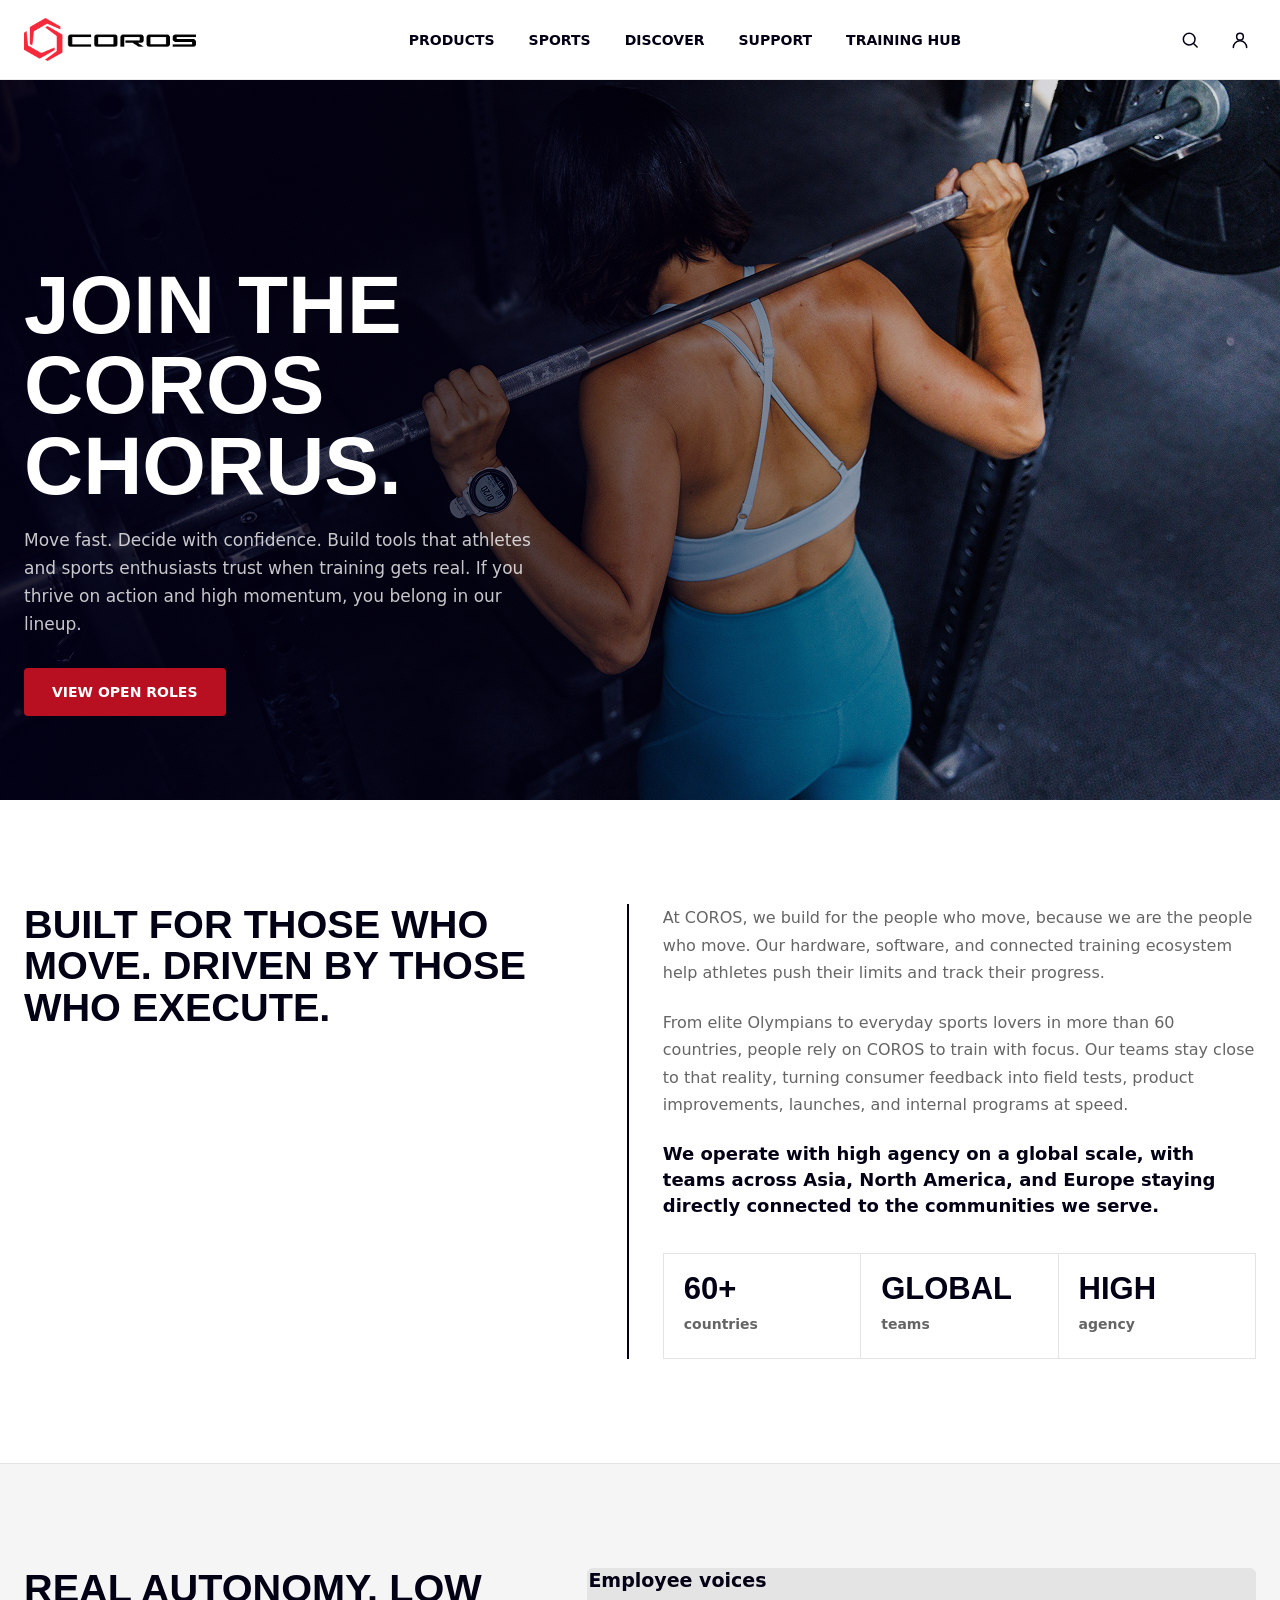
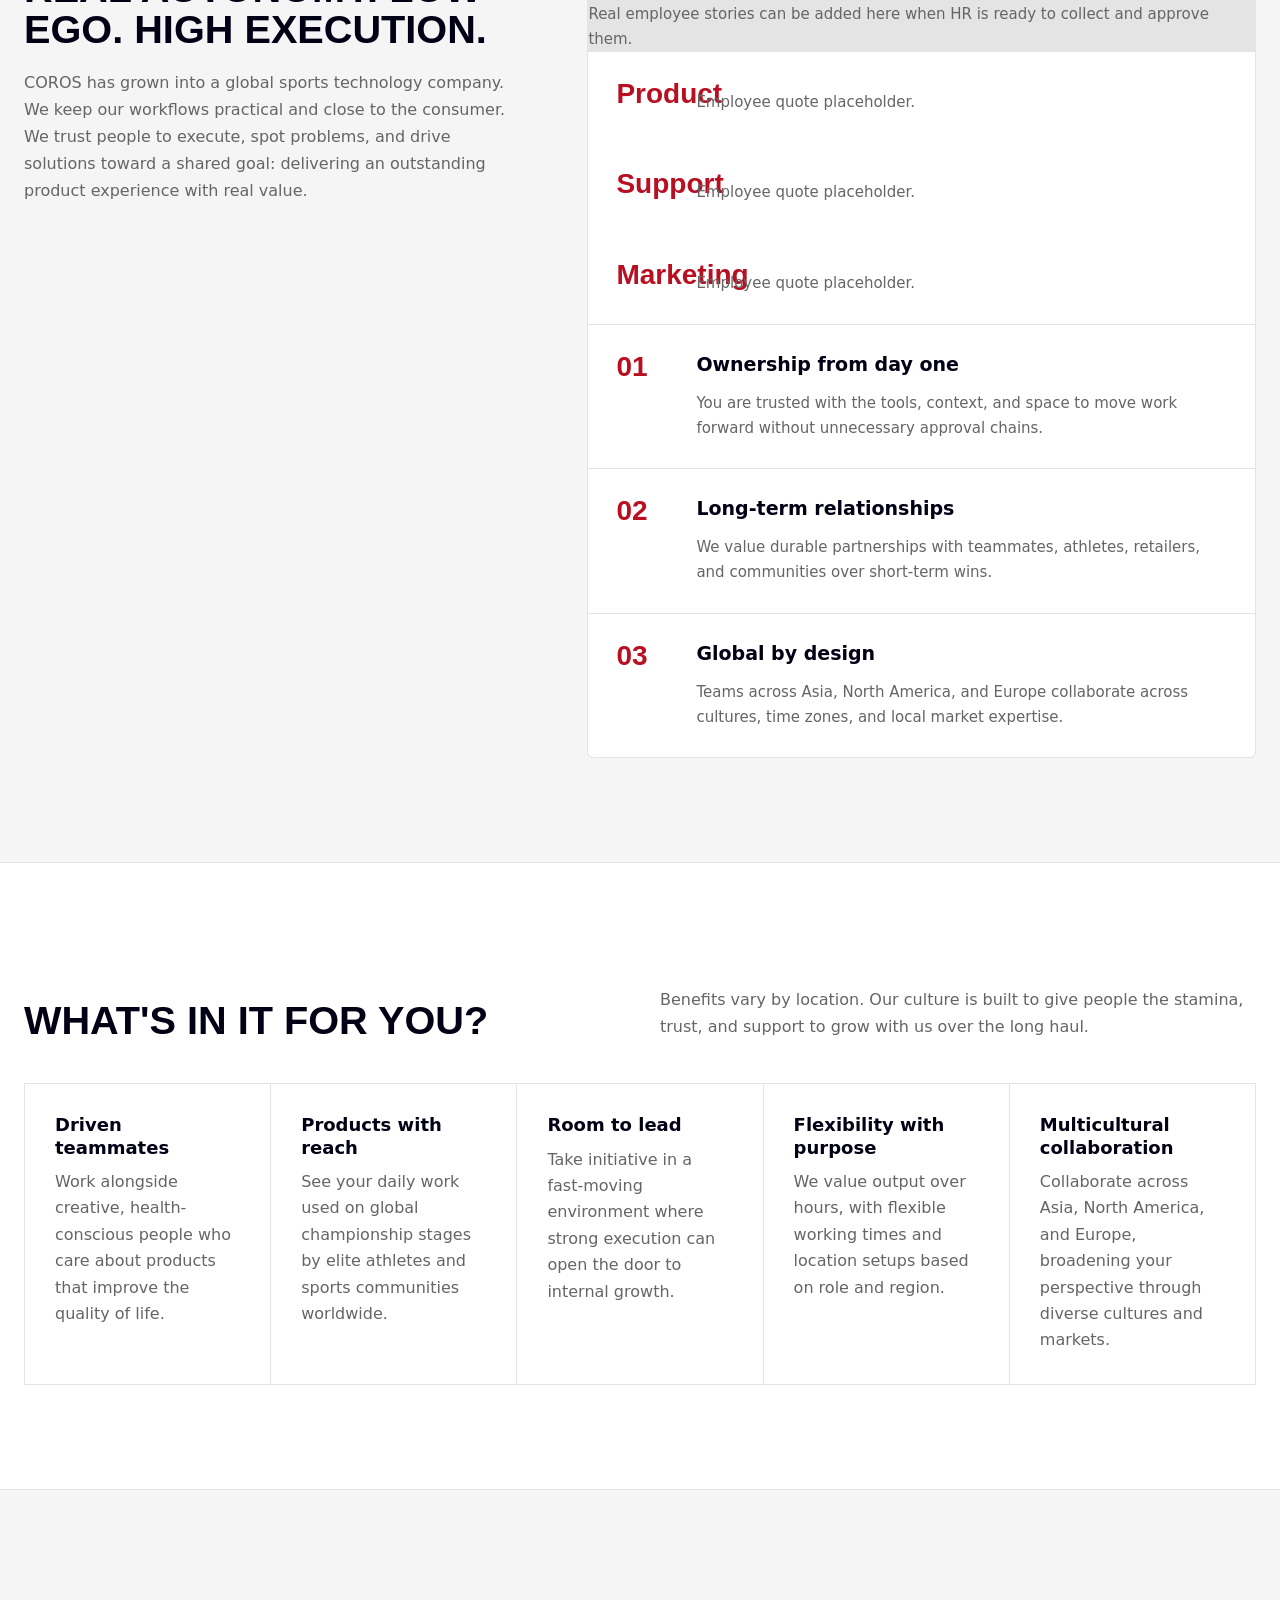
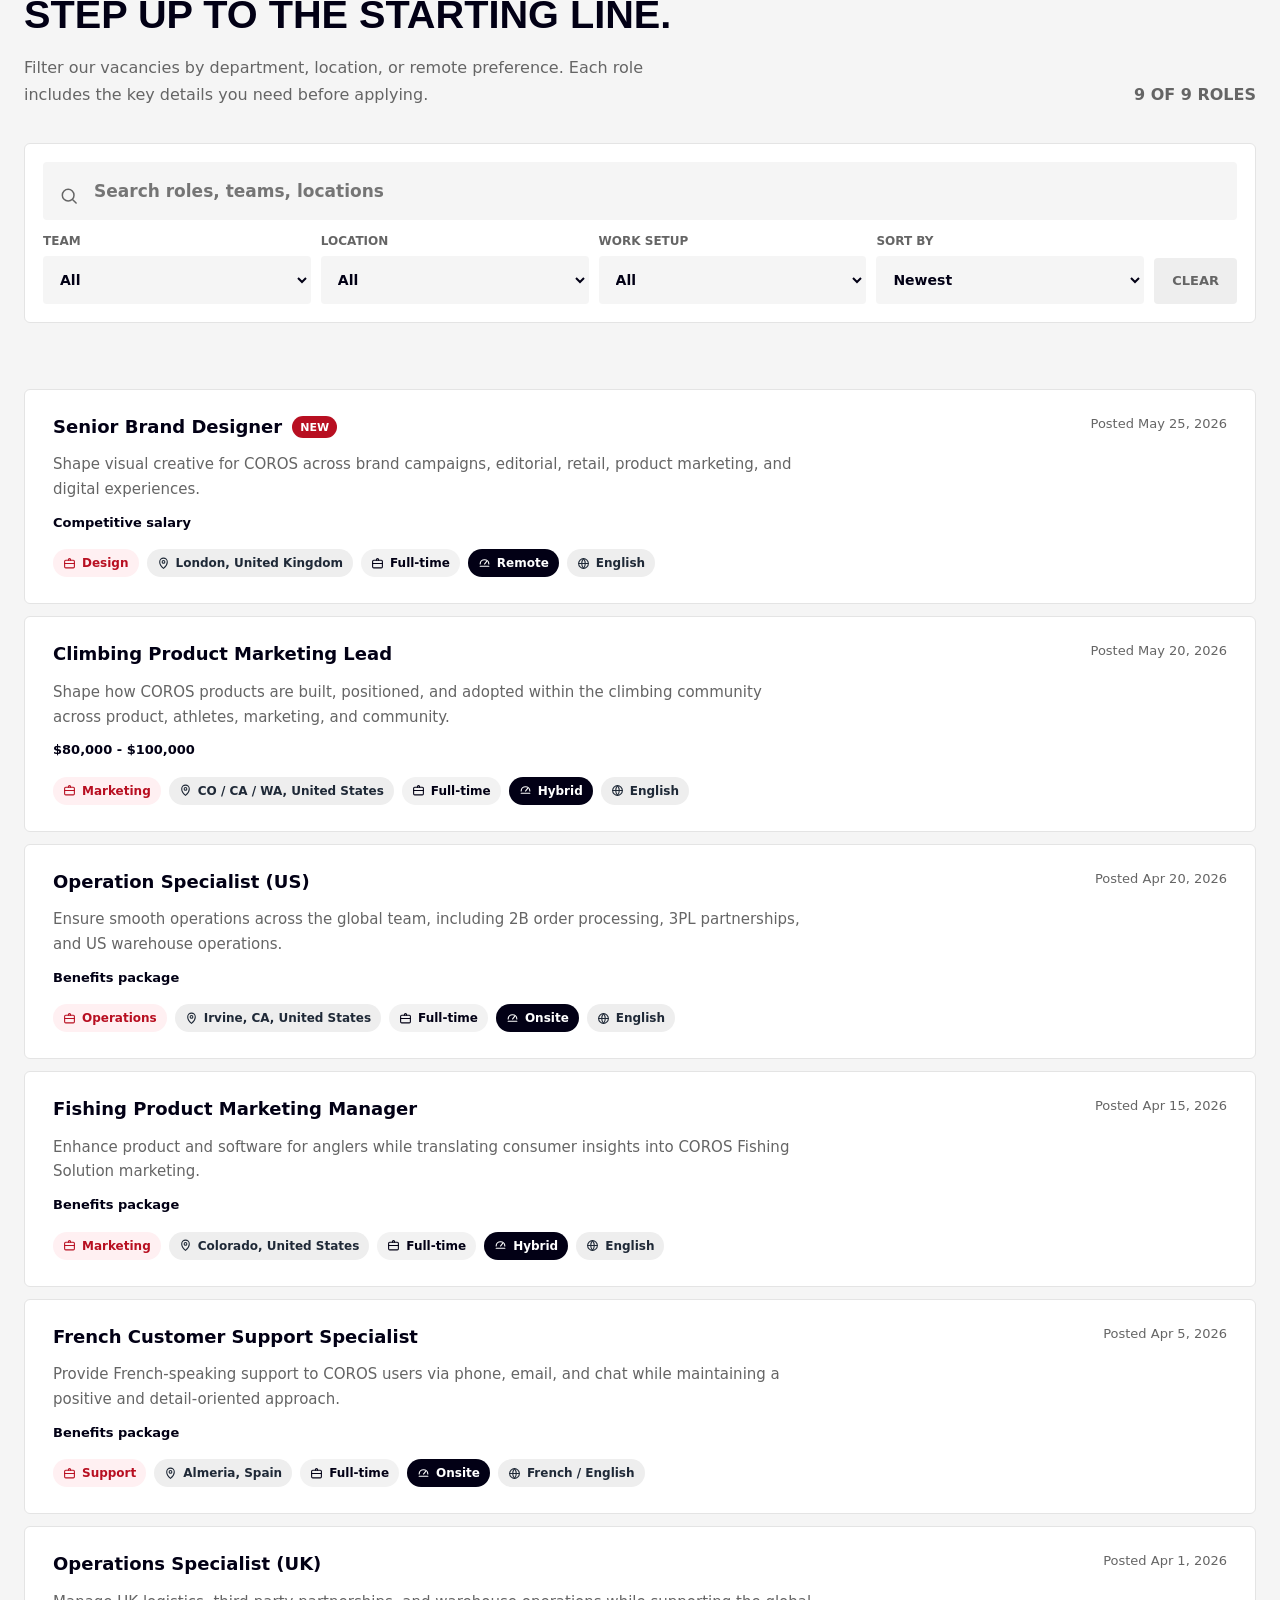
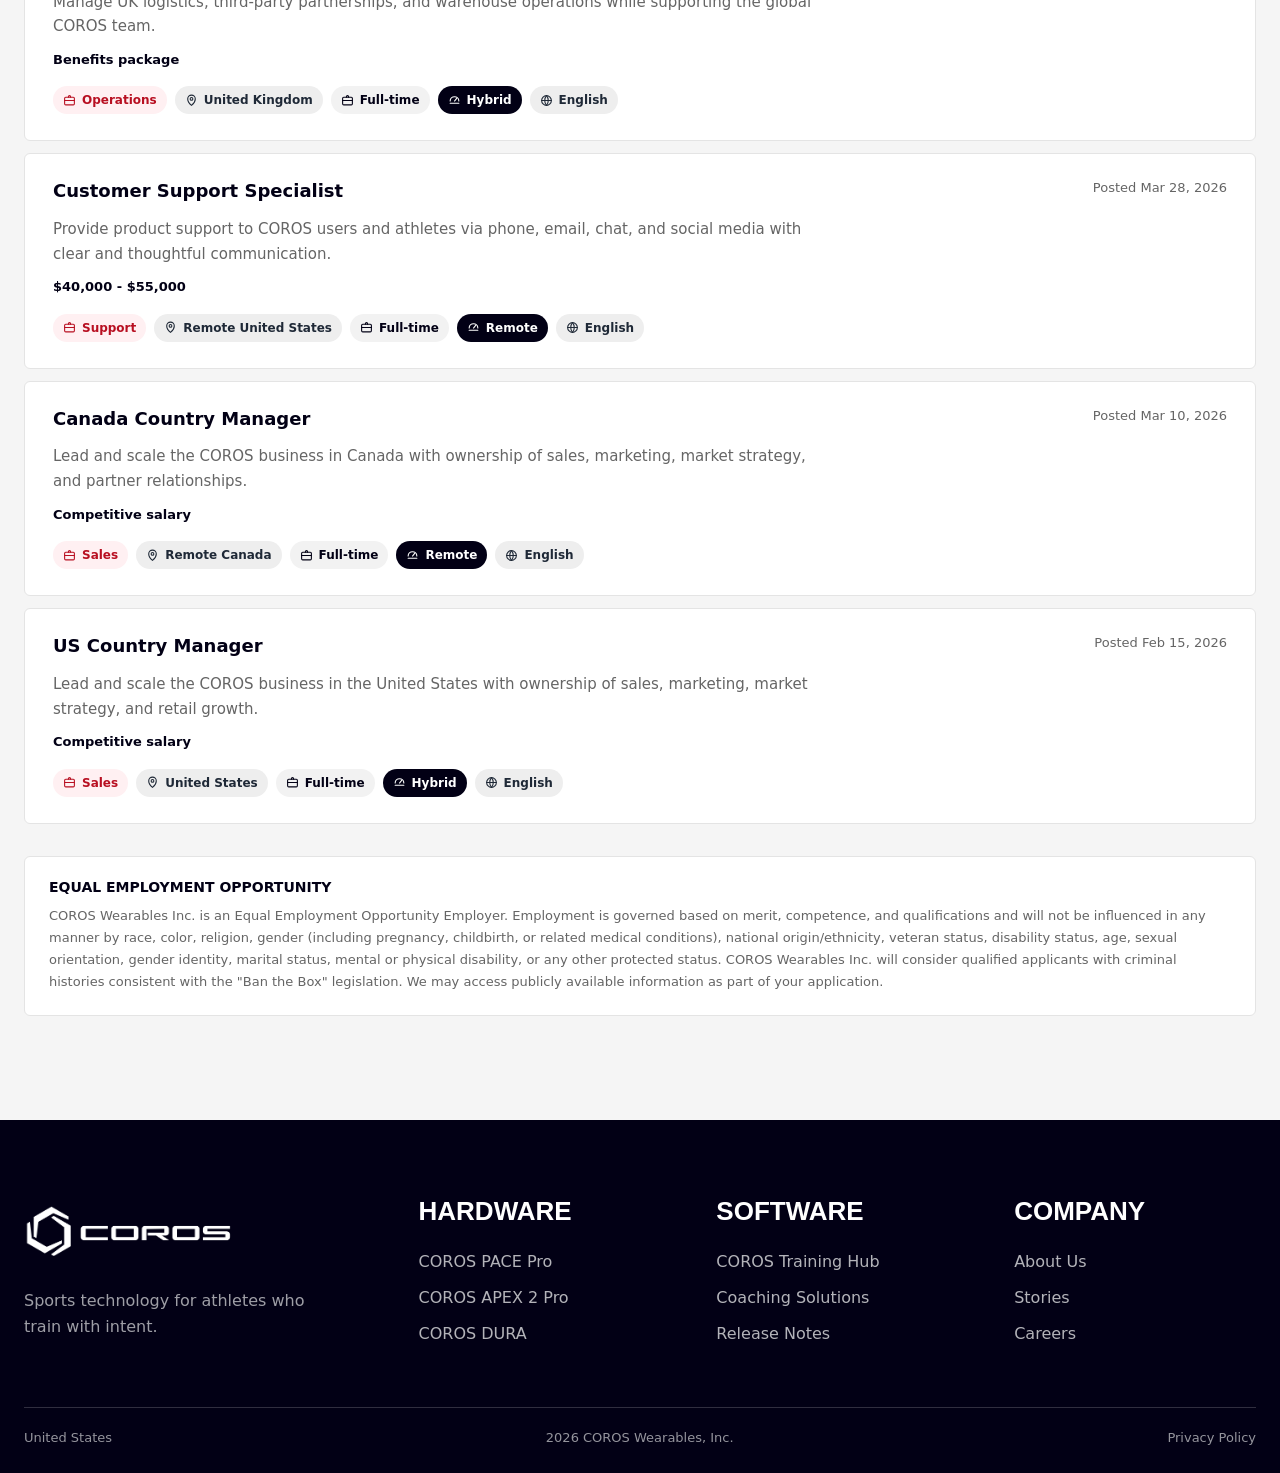
==== commit 20c0b36f: "Update index.html" ====
--- a/index.html
+++ b/index.html
@@ -104,6 +104,26 @@
             </p>
           </div>
           <div class="principle-panel" aria-label="How COROS works">
+          <div class="voices-placeholder" aria-label="Employee voices placeholder">
+  <div>
+    <h3>Employee voices</h3>
+    <p>Real employee stories can be added here when HR is ready to collect and approve them.</p>
+  </div>
+  <div class="voice-preview-grid">
+    <article>
+      <span>Product</span>
+      <p>Employee quote placeholder.</p>
+    </article>
+    <article>
+      <span>Support</span>
+      <p>Employee quote placeholder.</p>
+    </article>
+    <article>
+      <span>Marketing</span>
+      <p>Employee quote placeholder.</p>
+    </article>
+  </div>
+</div>
             <article>
               <span>01</span>
               <h3>Ownership from day one</h3>
